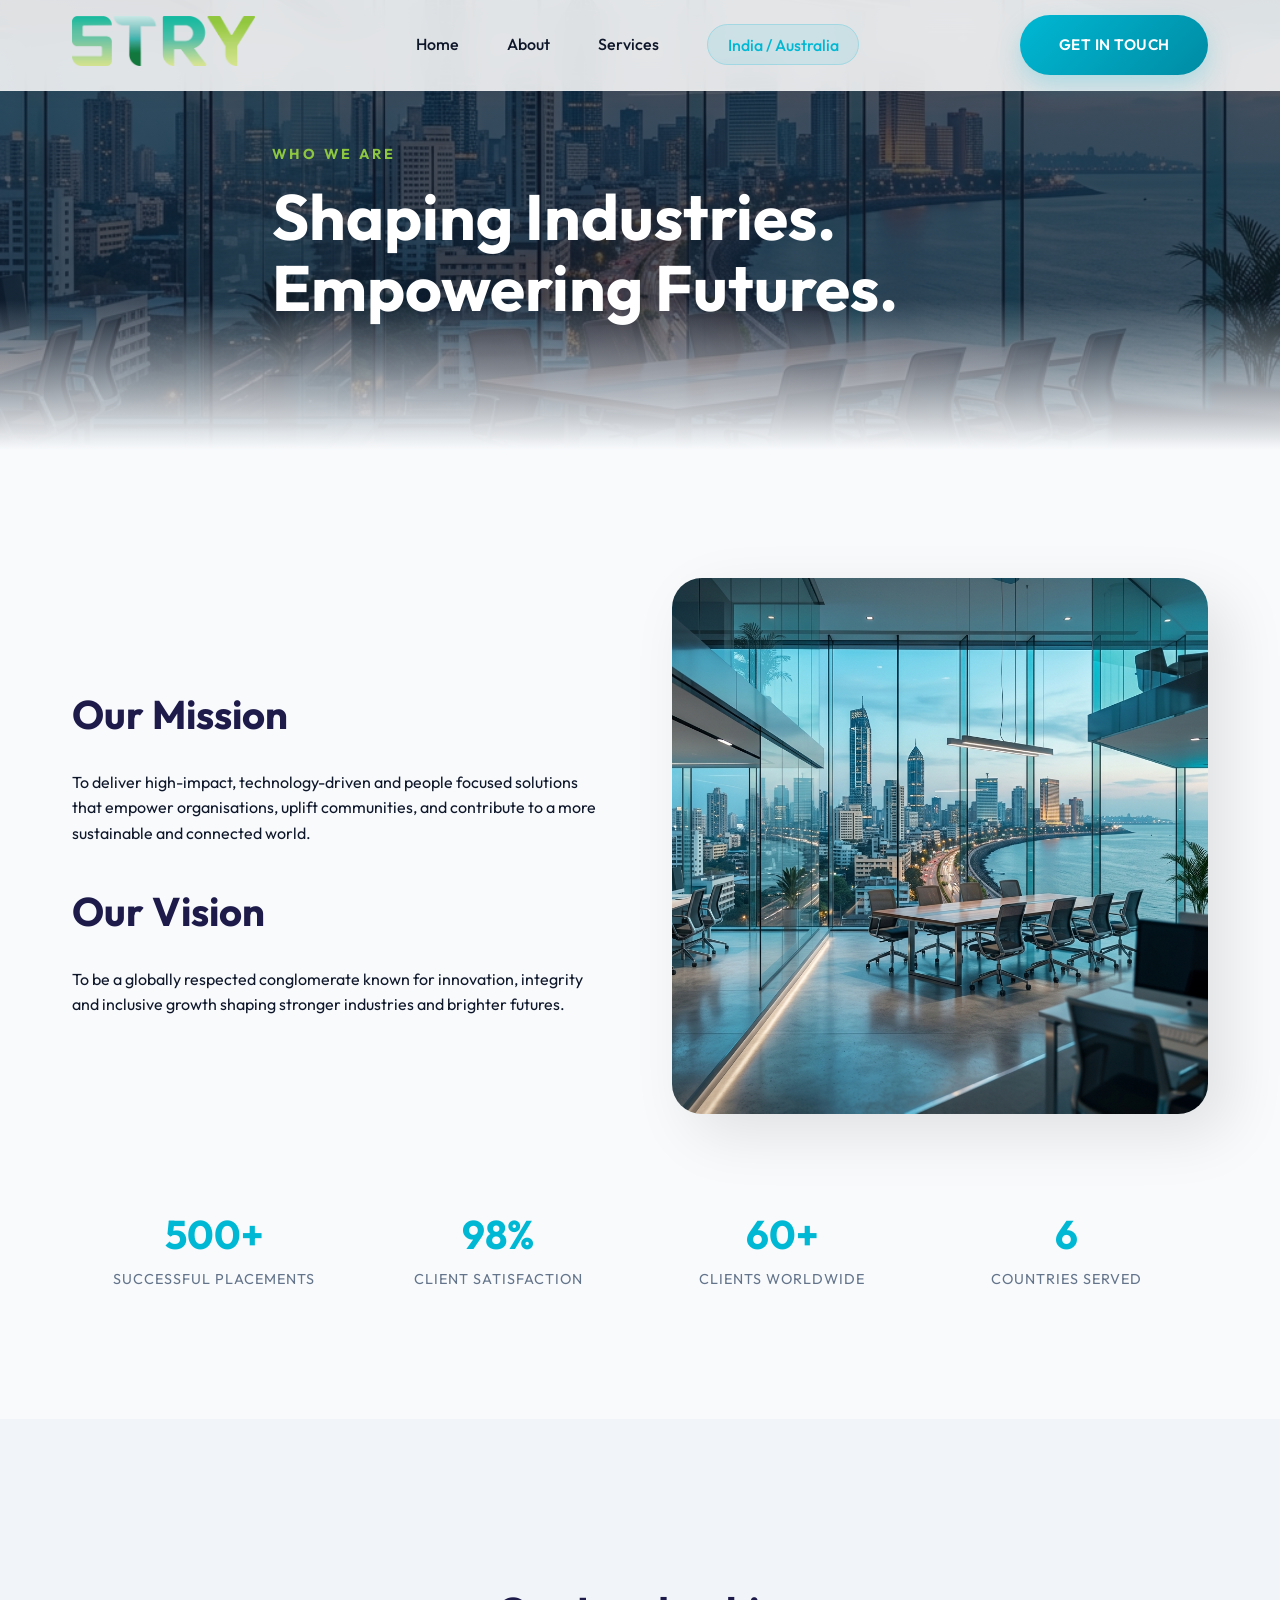
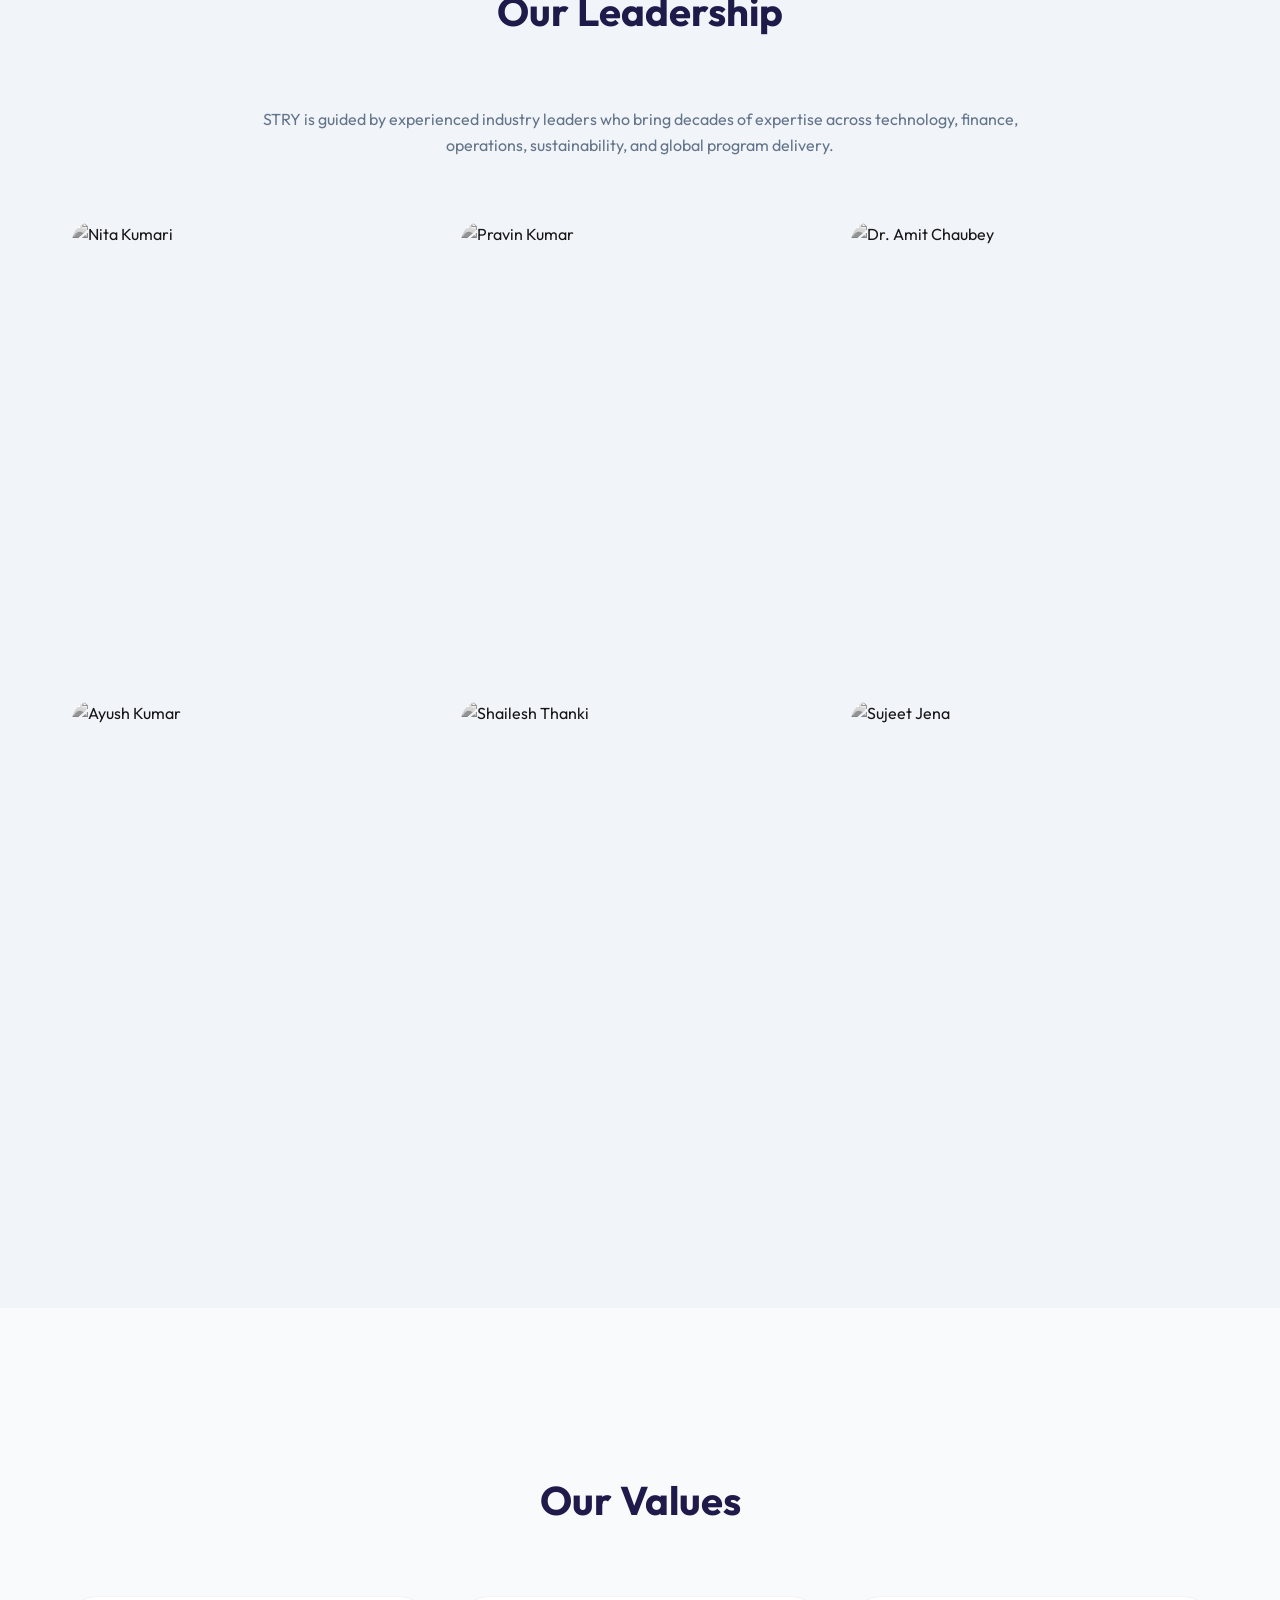
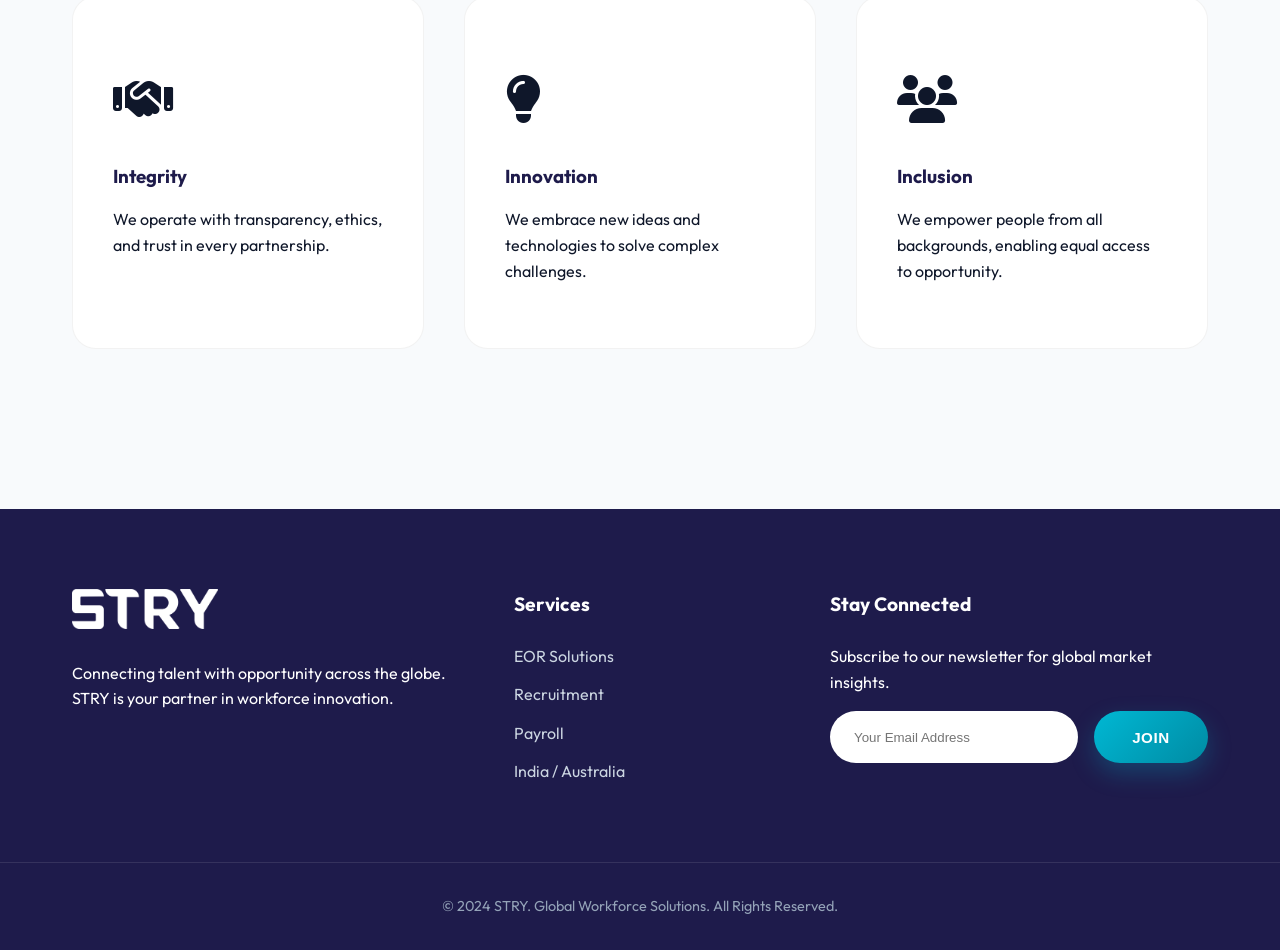
==== about.html @ 32bda9dc "Initial commit" ====
<!DOCTYPE html>
<html lang="en">
<head>
    <meta charset="UTF-8">
    <meta name="viewport" content="width=device-width, initial-scale=1.0">
    <title>About Us | STRY Global Workforce Solutions</title>
    <meta name="description" content="Learn more about STRY, our mission, values, and our experienced leadership team.">
    <link rel="stylesheet" href="style.css">
    <link rel="preconnect" href="https://fonts.googleapis.com">
    <link rel="preconnect" href="https://fonts.gstatic.com" crossorigin>
    <link href="https://fonts.googleapis.com/css2?family=Outfit:wght@300;400;500;600;700&display=swap" rel="stylesheet">
    <link rel="stylesheet" href="https://cdnjs.cloudflare.com/ajax/libs/font-awesome/6.5.1/css/all.min.css">
</head>
<body>
    <header>
        <nav class="container">
            <div class="logo">
                <a href="index.html"><img src="assets/logo.png" alt="STRY Logo"></a>
            </div>
            <ul class="nav-links">
                <li><a href="index.html">Home</a></li>
                <li><a href="about.html" class="active">About</a></li>
                <li><a href="services.html">Services</a></li>
                <li><a href="coming-soon.html" class="special-link">India / Australia</a></li>
            </ul>
            <div class="nav-cta">
                <a href="index.html#contact" class="btn btn-primary">Get in Touch</a>
            </div>
            <div class="menu-toggle" id="mobile-menu">
                <span></span>
                <span></span>
                <span></span>
            </div>
        </nav>
    </header>

    <main>
        <section class="hero small-hero">
            <div class="container hero-content">
                <h2 class="subheading reveal">WHO WE ARE</h2>
                <h1 class="reveal delay-1">Shaping Industries. Empowering Futures.</h1>
            </div>
        </section>

        <section class="about-section">
            <div class="container">
                <div class="about-grid">
                    <div class="about-text">
                        <h2 class="section-title reveal">Our Mission</h2>
                        <p class="reveal delay-1">To deliver high-impact, technology-driven and people focused solutions that empower organisations, uplift communities, and contribute to a more sustainable and connected world.</p>
                        <h2 class="section-title reveal" style="margin-top: 2rem;">Our Vision</h2>
                        <p class="reveal delay-2">To be a globally respected conglomerate known for innovation, integrity and inclusive growth shaping stronger industries and brighter futures.</p>
                    </div>
                    <div class="about-image reveal delay-3">
                        <img src="assets/hero-bg.png" alt="STRY Mission" class="rounded-img">
                    </div>
                </div>

                <div class="stats-grid reveal delay-4" style="margin-top: 5rem; text-align: center;">
                    <div class="stat-item">
                        <span class="number">500+</span>
                        <span class="label">Successful Placements</span>
                    </div>
                    <div class="stat-item">
                        <span class="number">98%</span>
                        <span class="label">Client Satisfaction</span>
                    </div>
                    <div class="stat-item">
                        <span class="number">60+</span>
                        <span class="label">Clients Worldwide</span>
                    </div>
                    <div class="stat-item">
                        <span class="number">6</span>
                        <span class="label">Countries Served</span>
                    </div>
                </div>
            </div>
        </section>

        <section id="leadership" class="services-section reveal">
            <div class="container">
                <h2 class="section-title centered">Our Leadership</h2>
                <p class="centered" style="max-width: 800px; margin: 0 auto 4rem; text-align: center; color: var(--text-muted);">STRY is guided by experienced industry leaders who bring decades of expertise across technology, finance, operations, sustainability, and global program delivery.</p>
                
                <div class="leadership-grid">
                    <div class="leader-card reveal delay-1">
                        <img src="https://images.unsplash.com/photo-1573496359142-b8d87734a5a2?q=80&w=600&h=750&auto=format&fit=crop" alt="Nita Kumari">
                        <div class="leader-info">
                            <h4>Nita Kumari</h4>
                            <p>Founder</p>
                        </div>
                    </div>
                    <div class="leader-card reveal delay-2">
                        <img src="https://images.unsplash.com/photo-1507003211169-0a1dd7228f2d?q=80&w=600&h=750&auto=format&fit=crop" alt="Pravin Kumar">
                        <div class="leader-info">
                            <h4>Pravin Kumar</h4>
                            <p>Chairperson & Managing Director</p>
                            <p style="font-size: 0.8rem; margin-top: 0.5rem;">Visionary Leader - Leads our 400 Million AUD Group in 6 countries</p>
                        </div>
                    </div>
                    <div class="leader-card reveal delay-3">
                        <img src="https://images.unsplash.com/photo-1500648767791-00dcc994a43e?q=80&w=600&h=750&auto=format&fit=crop" alt="Dr. Amit Chaubey">
                        <div class="leader-info">
                            <h4>Dr. Amit Chaubey</h4>
                            <p>Managing Partner</p>
                        </div>
                    </div>
                    <div class="leader-card reveal delay-4">
                        <img src="https://images.unsplash.com/photo-1519085360753-af0119f7cbe7?q=80&w=600&h=750&auto=format&fit=crop" alt="Ayush Kumar">
                        <div class="leader-info">
                            <h4>Ayush Kumar</h4>
                            <p>Chief Executive Officer</p>
                        </div>
                    </div>
                    <div class="leader-card reveal delay-5">
                        <img src="https://images.unsplash.com/photo-1472099645785-5658abf4ff4e?q=80&w=600&h=750&auto=format&fit=crop" alt="Shailesh Thanki">
                        <div class="leader-info">
                            <h4>Shailesh Thanki</h4>
                            <p>Chief Operating Officer</p>
                            <p style="font-size: 0.8rem; margin-top: 0.5rem;">Ex CPO Axis Bank and Capgemini Asia</p>
                        </div>
                    </div>
                    <div class="leader-card reveal delay-1">
                        <img src="https://images.unsplash.com/photo-1556157382-97eda2d62296?q=80&w=600&h=750&auto=format&fit=crop" alt="Sujeet Jena">
                        <div class="leader-info">
                            <h4>Sujeet Jena</h4>
                            <p>Chief Financial Officer</p>
                            <p style="font-size: 0.8rem; margin-top: 0.5rem;">Formerly CFO For UNSW before joining us.</p>
                        </div>
                    </div>
                </div>
            </div>
        </section>

        <section id="values" class="services-section reveal" style="background: var(--bg-light);">
            <div class="container">
                <h2 class="section-title centered">Our Values</h2>
                <div class="services-grid">
                    <div class="service-card reveal delay-1">
                        <div class="service-icon"><i class="fa-solid fa-handshake"></i></div>
                        <h3>Integrity</h3>
                        <p>We operate with transparency, ethics, and trust in every partnership.</p>
                    </div>
                    <div class="service-card reveal delay-2">
                        <div class="service-icon"><i class="fa-solid fa-lightbulb"></i></div>
                        <h3>Innovation</h3>
                        <p>We embrace new ideas and technologies to solve complex challenges.</p>
                    </div>
                    <div class="service-card reveal delay-3">
                        <div class="service-icon"><i class="fa-solid fa-users"></i></div>
                        <h3>Inclusion</h3>
                        <p>We empower people from all backgrounds, enabling equal access to opportunity.</p>
                    </div>
                </div>
            </div>
        </section>
    </main>

    <footer>
        <div class="container footer-grid">
            <div class="footer-info">
                <img src="assets/logo.png" alt="STRY Logo" class="footer-logo">
                <p>Connecting talent with opportunity across the globe. STRY is your partner in workforce innovation.</p>
            </div>
            <div class="footer-links">
                <h4>Services</h4>
                <ul>
                    <li><a href="services.html">EOR Solutions</a></li>
                    <li><a href="services.html">Recruitment</a></li>
                    <li><a href="services.html">Payroll</a></li>
                    <li><a href="coming-soon.html">India / Australia</a></li>
                </ul>
            </div>
            <div class="footer-contact">
                <h4>Stay Connected</h4>
                <p>Subscribe to our newsletter for global market insights.</p>
                <form class="newsletter-form">
                    <input type="email" placeholder="Your Email Address">
                    <button type="submit" class="btn btn-primary">Join</button>
                </form>
            </div>
        </div>
        <div class="footer-bottom">
            <p>&copy; 2024 STRY. Global Workforce Solutions. All Rights Reserved.</p>
        </div>
    </footer>

    <script src="script.js"></script>
</body>
</html>
---- style.css ----
:root {
    --primary: #00B8D4;
    --primary-dark: #008ba3;
    --secondary: #8DC63F;
    --accent: #FF5722;
    --bg-light: #f8fafc;
    --text-dark: #0f172a;
    --text-muted: #64748b;
    --white: #ffffff;
    --dark-navy: #1e1b4b;
    --glass: rgba(255, 255, 255, 0.85);
    --transition: all 0.4s cubic-bezier(0.4, 0, 0.2, 1);
    --shadow: 0 10px 30px -10px rgba(0, 0, 0, 0.1);
}

* {
    margin: 0;
    padding: 0;
    box-sizing: border-box;
}

body {
    font-family: 'Outfit', sans-serif;
    background-color: var(--bg-light);
    color: var(--text-dark);
    line-height: 1.6;
    overflow-x: hidden;
}

.container {
    max-width: 1200px;
    margin: 0 auto;
    padding: 0 2rem;
}

/* Header & Nav */
header {
    background: var(--glass);
    backdrop-filter: blur(15px);
    -webkit-backdrop-filter: blur(15px);
    position: fixed;
    top: 0;
    width: 100%;
    z-index: 1000;
    box-shadow: 0 2px 20px rgba(0, 0, 0, 0.05);
    border-bottom: 1px solid rgba(255, 255, 255, 0.1);
}

nav {
    display: flex;
    justify-content: space-between;
    align-items: center;
    height: 90px;
}

.logo img {
    height: 50px;
    transition: var(--transition);
}

.nav-links {
    display: flex;
    list-style: none;
    gap: 3rem;
}

.nav-links a {
    text-decoration: none;
    color: var(--text-dark);
    font-weight: 500;
    font-size: 1rem;
    transition: var(--transition);
    position: relative;
}

.nav-links a:hover {
    color: var(--primary);
}

.nav-links a.special-link {
    color: var(--primary);
    background: rgba(0, 184, 212, 0.1);
    padding: 0.6rem 1.2rem;
    border-radius: 50px;
    border: 1px solid rgba(0, 184, 212, 0.2);
}

.nav-links a.special-link:hover {
    background: var(--primary);
    color: var(--white);
    transform: translateY(-2px);
}

.btn {
    padding: 1.1rem 2.4rem;
    border-radius: 50px;
    text-decoration: none;
    font-weight: 600;
    transition: var(--transition);
    display: inline-block;
    cursor: pointer;
    border: none;
    font-size: 0.95rem;
    letter-spacing: 0.5px;
    text-transform: uppercase;
}

.btn-primary {
    background: linear-gradient(135deg, var(--primary), var(--primary-dark));
    color: var(--white);
    box-shadow: 0 10px 25px rgba(0, 184, 212, 0.25);
}

.btn-primary:hover {
    transform: translateY(-4px);
    box-shadow: 0 15px 35px rgba(0, 184, 212, 0.35);
}

.btn-secondary {
    background: transparent;
    color: var(--white);
    border: 2px solid rgba(255, 255, 255, 0.8);
}

.btn-secondary:hover {
    background: var(--white);
    color: var(--primary);
    transform: translateY(-4px);
}

/* Hero Section */
.hero {
    min-height: 100vh;
    background: linear-gradient(rgba(15, 23, 42, 0.7), rgba(15, 23, 42, 0.7)), url('assets/hero-bg.png');
    background-size: cover;
    background-position: center;
    display: flex;
    align-items: center;
    color: var(--white);
    position: relative;
    padding: 120px 0 80px;
}

.hero.small-hero {
    min-height: 50vh;
}

.hero::after {
    content: '';
    position: absolute;
    bottom: 0;
    left: 0;
    right: 0;
    height: 150px;
    background: linear-gradient(to top, var(--bg-light), transparent);
}

.hero-content {
    max-width: 800px;
}

.subheading {
    color: var(--secondary);
    letter-spacing: 3px;
    font-size: 0.9rem;
    margin-bottom: 1rem;
}

.hero h1 {
    font-size: 4rem;
    line-height: 1.1;
    margin-bottom: 1.5rem;
    font-weight: 700;
}

.hero p {
    font-size: 1.2rem;
    margin-bottom: 2rem;
    opacity: 0.9;
}

.hero-btns {
    display: flex;
    gap: 1.5rem;
}

/* Stats Section */
.stats-section {
    background: var(--white);
    padding: 4rem 0;
    margin-top: -80px;
    position: relative;
    z-index: 10;
    border-radius: 24px;
    box-shadow: 0 20px 50px rgba(0, 0, 0, 0.1);
    width: 90%;
    margin-left: auto;
    margin-right: auto;
    border: 1px solid rgba(0,0,0,0.05);
}

.stats-grid {
    display: grid;
    grid-template-columns: repeat(4, 1fr);
    text-align: center;
}

.stat-item .number {
    display: block;
    font-size: 2.5rem;
    font-weight: 700;
    color: var(--primary);
}

.stat-item .label {
    color: var(--text-muted);
    font-size: 0.9rem;
    text-transform: uppercase;
    letter-spacing: 1px;
}

/* About Section */
.about-section {
    padding: 8rem 0;
}

.about-grid {
    display: grid;
    grid-template-columns: 1fr 1fr;
    gap: 4rem;
    align-items: center;
}

.section-title {
    font-size: 2.5rem;
    margin-bottom: 1.5rem;
    color: var(--dark-navy);
}

.section-title.centered {
    text-align: center;
    margin-bottom: 4rem;
}

.features-list {
    list-style: none;
    margin-top: 2rem;
}

.features-list li {
    margin-bottom: 1rem;
    padding-left: 2rem;
    position: relative;
}

.features-list li::before {
    content: '✓';
    position: absolute;
    left: 0;
    color: var(--secondary);
    font-weight: bold;
}

.rounded-img {
    width: 100%;
    border-radius: 30px;
    box-shadow: 20px 20px 60px rgba(0, 0, 0, 0.1);
}

/* Services Section */
.services-section {
    background-color: #f1f5f9;
    padding: 10rem 0;
}

.services-grid {
    display: grid;
    grid-template-columns: repeat(3, 1fr);
    gap: 2.5rem;
}

.service-card {
    background: var(--white);
    padding: 4rem 2.5rem;
    border-radius: 24px;
    transition: var(--transition);
    border: 1px solid rgba(0,0,0,0.05);
    position: relative;
    overflow: hidden;
}

.service-card::before {
    content: '';
    position: absolute;
    top: 0;
    left: 0;
    width: 100%;
    height: 4px;
    background: var(--primary);
    transform: scaleX(0);
    transition: var(--transition);
}

.service-card:hover::before {
    transform: scaleX(1);
}

.service-card:hover {
    transform: translateY(-15px) scale(1.02);
    box-shadow: 0 30px 60px rgba(0, 0, 0, 0.12);
}

.service-icon {
    font-size: 3rem;
    margin-bottom: 1.5rem;
}

.service-card h3 {
    margin-bottom: 1rem;
    color: var(--dark-navy);
}

/* Footer */
footer {
    background: var(--dark-navy);
    color: var(--white);
    padding: 5rem 0 2rem;
}

.footer-grid {
    display: grid;
    grid-template-columns: 1.5fr 1fr 1.5fr;
    gap: 4rem;
    margin-bottom: 4rem;
}

.footer-logo {
    height: 40px;
    margin-bottom: 1.5rem;
    filter: brightness(0) invert(1);
}

.footer-links h4, .footer-contact h4 {
    margin-bottom: 1.5rem;
    font-size: 1.2rem;
}

.footer-links ul {
    list-style: none;
}

.footer-links li {
    margin-bottom: 0.8rem;
}

.footer-links a {
    color: #cbd5e1;
    text-decoration: none;
    transition: var(--transition);
}

.footer-links a:hover {
    color: var(--secondary);
}

.newsletter-form {
    display: flex;
    gap: 1rem;
    margin-top: 1rem;
}

.newsletter-form input {
    padding: 0.8rem 1.5rem;
    border-radius: 50px;
    border: none;
    flex: 1;
}

.footer-bottom {
    text-align: center;
    padding-top: 2rem;
    border-top: 1px solid rgba(255, 255, 255, 0.1);
    color: #94a3b8;
    font-size: 0.9rem;
}

/* Mobile Menu */
.menu-toggle {
    display: none;
    flex-direction: column;
    gap: 6px;
    cursor: pointer;
}

.menu-toggle span {
    width: 30px;
    height: 3px;
    background: var(--text-dark);
    border-radius: 10px;
}

@media (max-width: 992px) {
    .nav-links {
        position: fixed;
        top: 90px;
        left: -100%;
        width: 100%;
        height: calc(100vh - 90px);
        background: var(--white);
        flex-direction: column;
        align-items: center;
        padding-top: 4rem;
        transition: var(--transition);
        z-index: 999;
    }
    
    .nav-links.active {
        left: 0;
    }

    .nav-cta {
        display: none;
    }
    
    .menu-toggle {
        display: flex;
    }
    
    .hero h1 {
        font-size: 3rem;
    }
    
    .about-grid, .footer-grid {
        grid-template-columns: 1fr;
    }
    
    .services-grid {
        grid-template-columns: 1fr 1fr;
    }
    
    .stats-grid {
        grid-template-columns: 1fr 1fr;
        gap: 2rem;
    }
}

/* Animations */
@keyframes fadeInUp {
    from {
        opacity: 0;
        transform: translateY(30px);
    }
    to {
        opacity: 1;
        transform: translateY(0);
    }
}

@keyframes fadeIn {
    from { opacity: 0; }
    to { opacity: 1; }
}

.reveal {
    opacity: 0;
    transform: translateY(30px);
    transition: all 0.8s cubic-bezier(0.4, 0, 0.2, 1);
}

.reveal.active {
    opacity: 1;
    transform: translateY(0);
}

/* Delay classes for staggered reveals */
.delay-1 { transition-delay: 0.2s; }
.delay-2 { transition-delay: 0.4s; }
.delay-3 { transition-delay: 0.6s; }
.delay-4 { transition-delay: 0.8s; }
.delay-5 { transition-delay: 1s; }

/* Leadership Grid */
.leadership-grid {
    display: grid;
    grid-template-columns: repeat(3, 1fr);
    gap: 2rem;
    margin-top: 4rem;
}

.leader-card {
    position: relative;
    border-radius: 20px;
    overflow: hidden;
    aspect-ratio: 4/5;
    background: #f1f5f9;
}

.leader-card img {
    width: 100%;
    height: 100%;
    object-fit: cover;
    filter: grayscale(100%);
    transition: var(--transition);
}

.leader-info {
    position: absolute;
    bottom: 0;
    left: 0;
    right: 0;
    padding: 2.5rem 1.5rem;
    background: linear-gradient(to top, rgba(0, 0, 0, 0.9), transparent);
    color: white;
    transform: translateY(100%);
    transition: var(--transition);
    opacity: 0;
}

.leader-card:hover img {
    filter: grayscale(0%);
    transform: scale(1.05);
}

.leader-card:hover .leader-info {
    transform: translateY(0);
    opacity: 1;
}

.leader-info h4 {
    font-size: 1.5rem;
    margin-bottom: 0.3rem;
}

.leader-info p {
    font-size: 0.9rem;
    opacity: 0.8;
}

/* Client Carousel */
.client-network {
    padding: 8rem 0;
    background: #fff;
    overflow: hidden;
}

.carousel-container {
    display: flex;
    gap: 4rem;
    width: max-content;
    animation: scroll 40s linear infinite;
}

.carousel-container:hover {
    animation-play-state: paused;
}

@keyframes scroll {
    0% { transform: translateX(0); }
    100% { transform: translateX(-50%); }
}

.client-logo {
    height: 60px;
    opacity: 0.6;
    transition: var(--transition);
    filter: grayscale(100%);
}

.client-logo:hover {
    opacity: 1;
    filter: grayscale(0%);
}
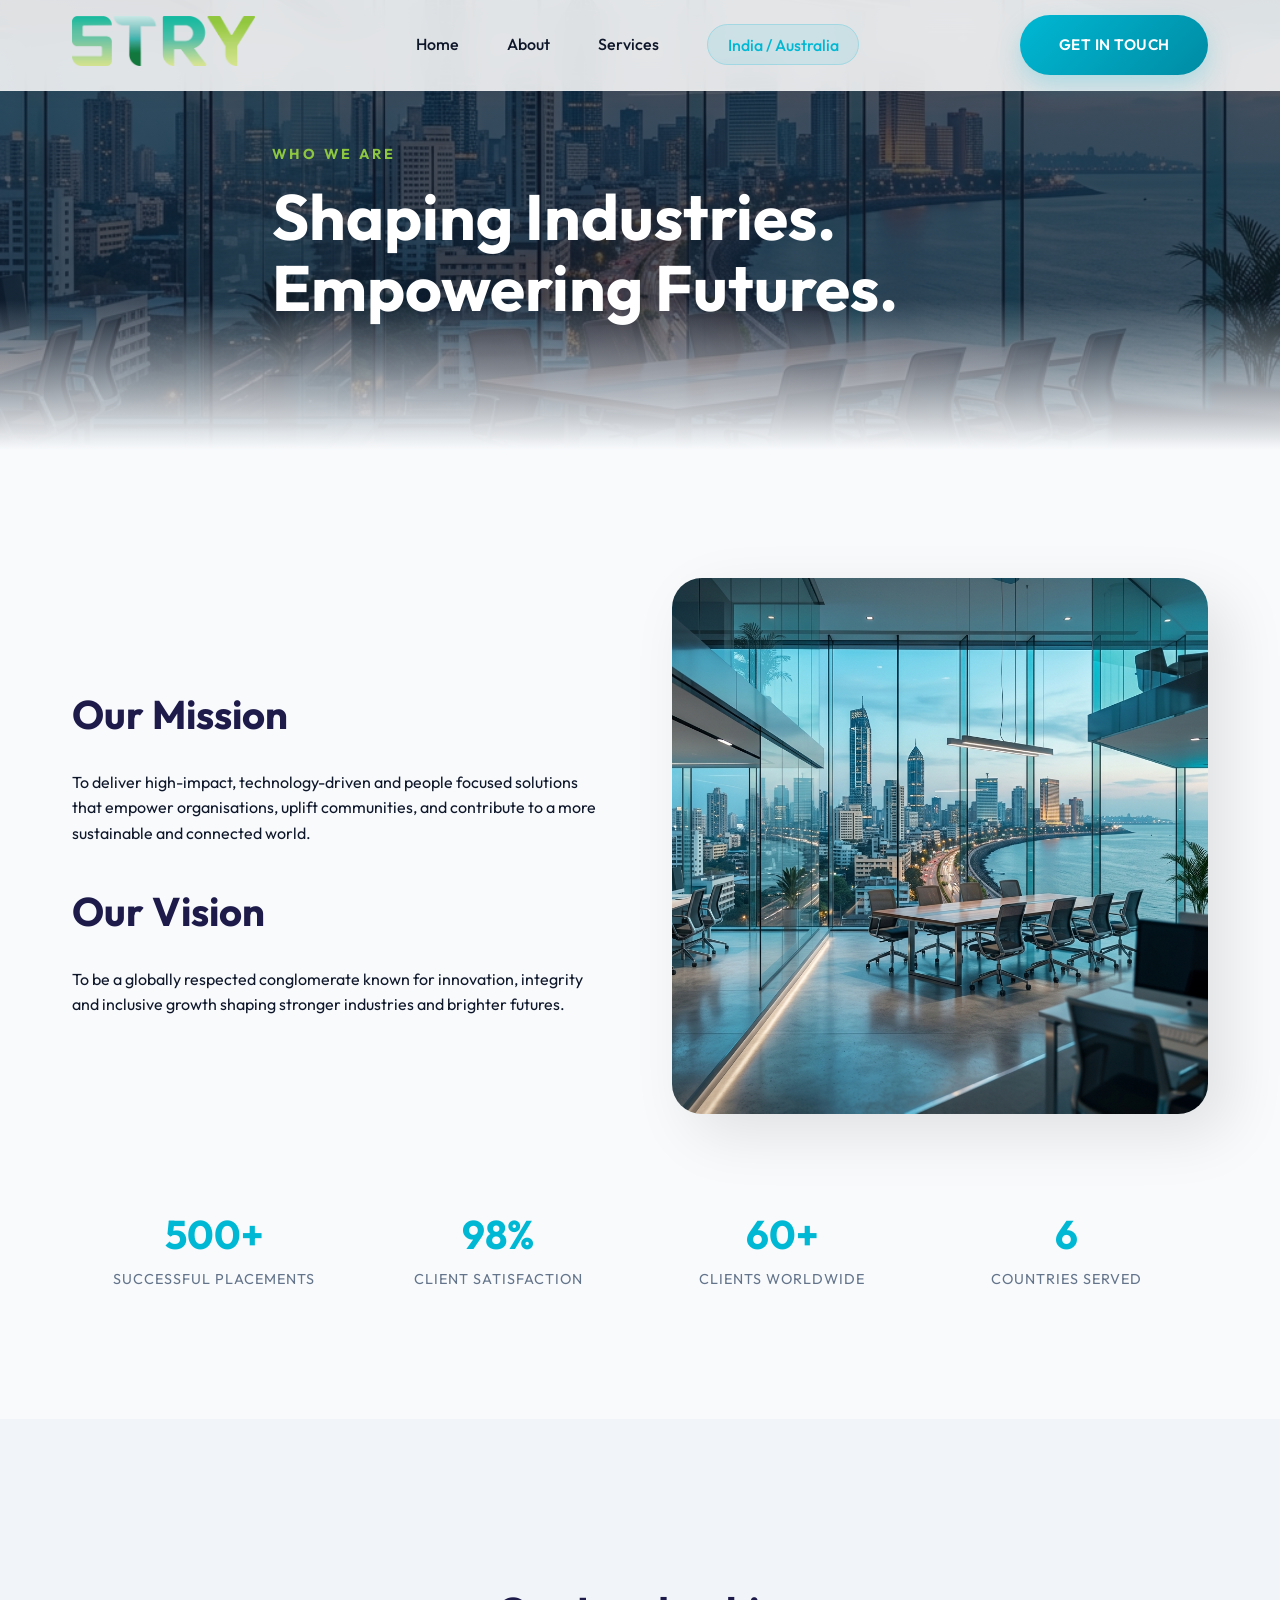
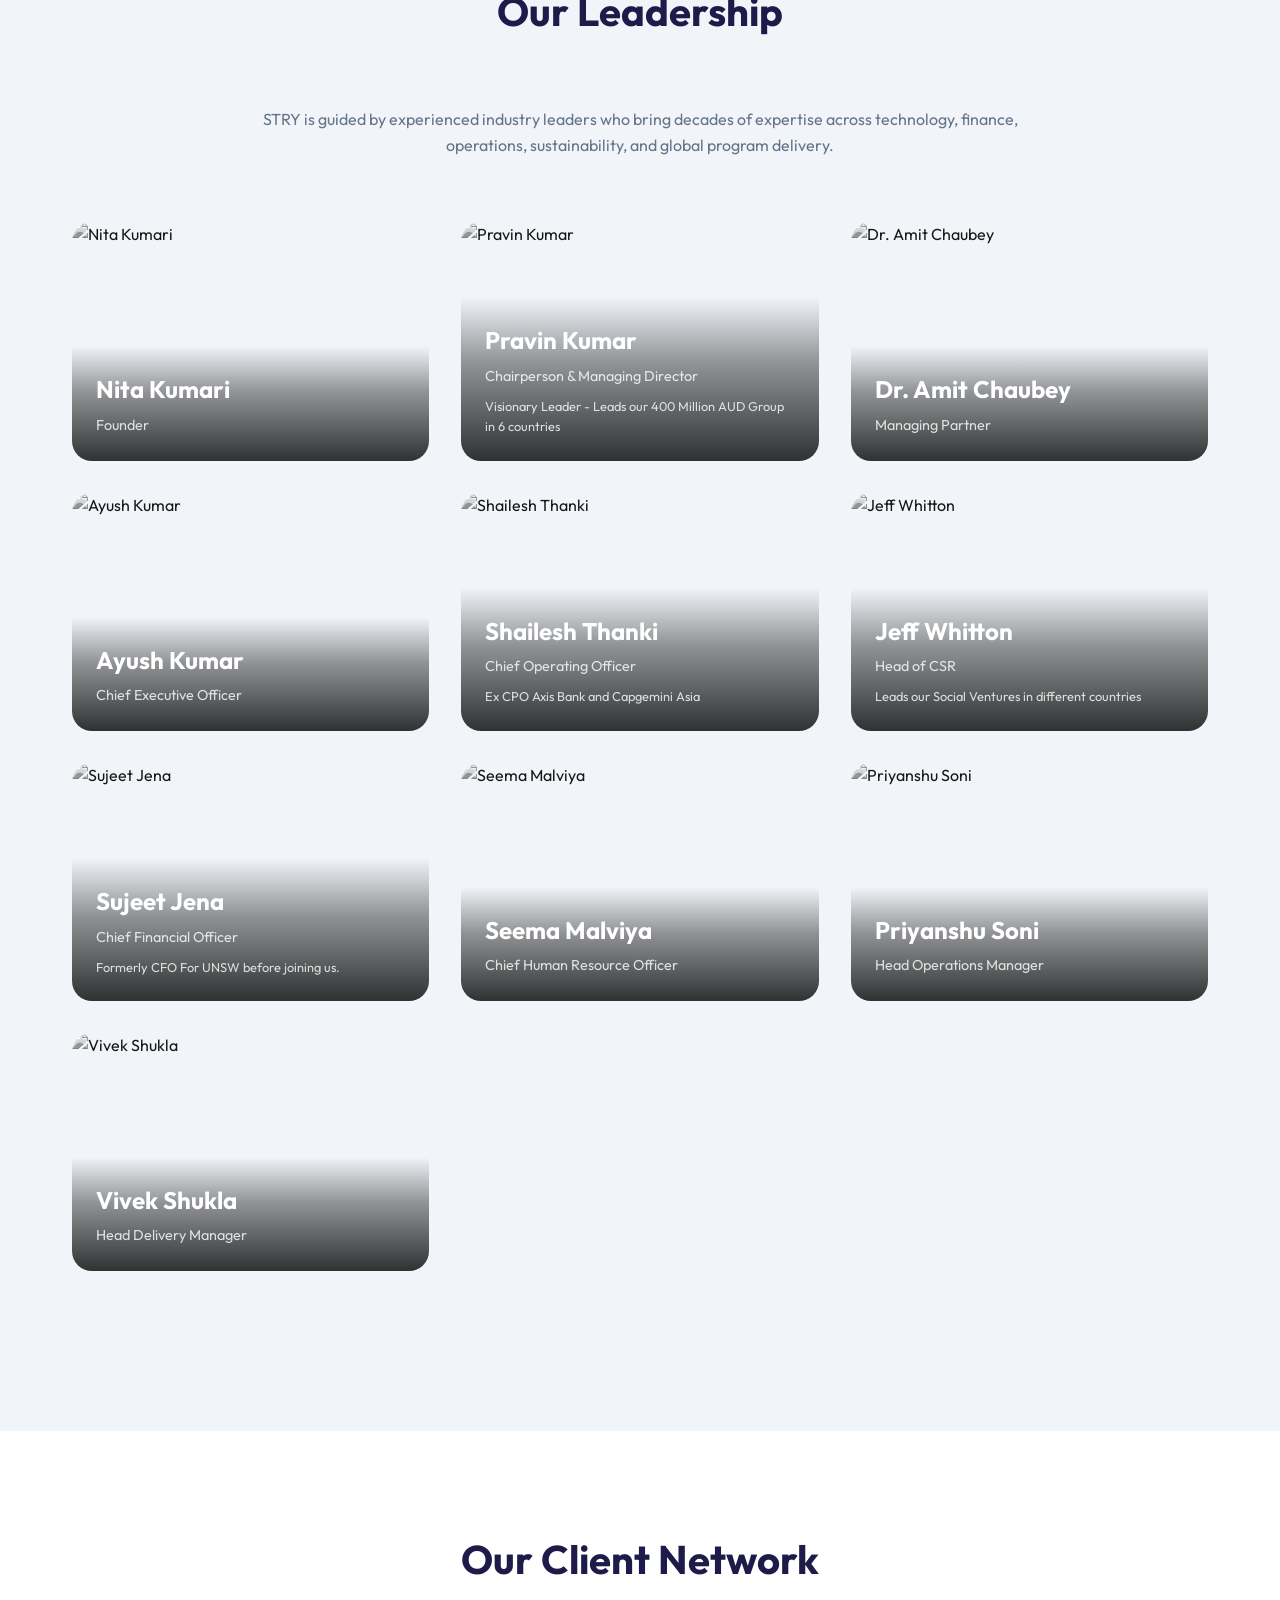
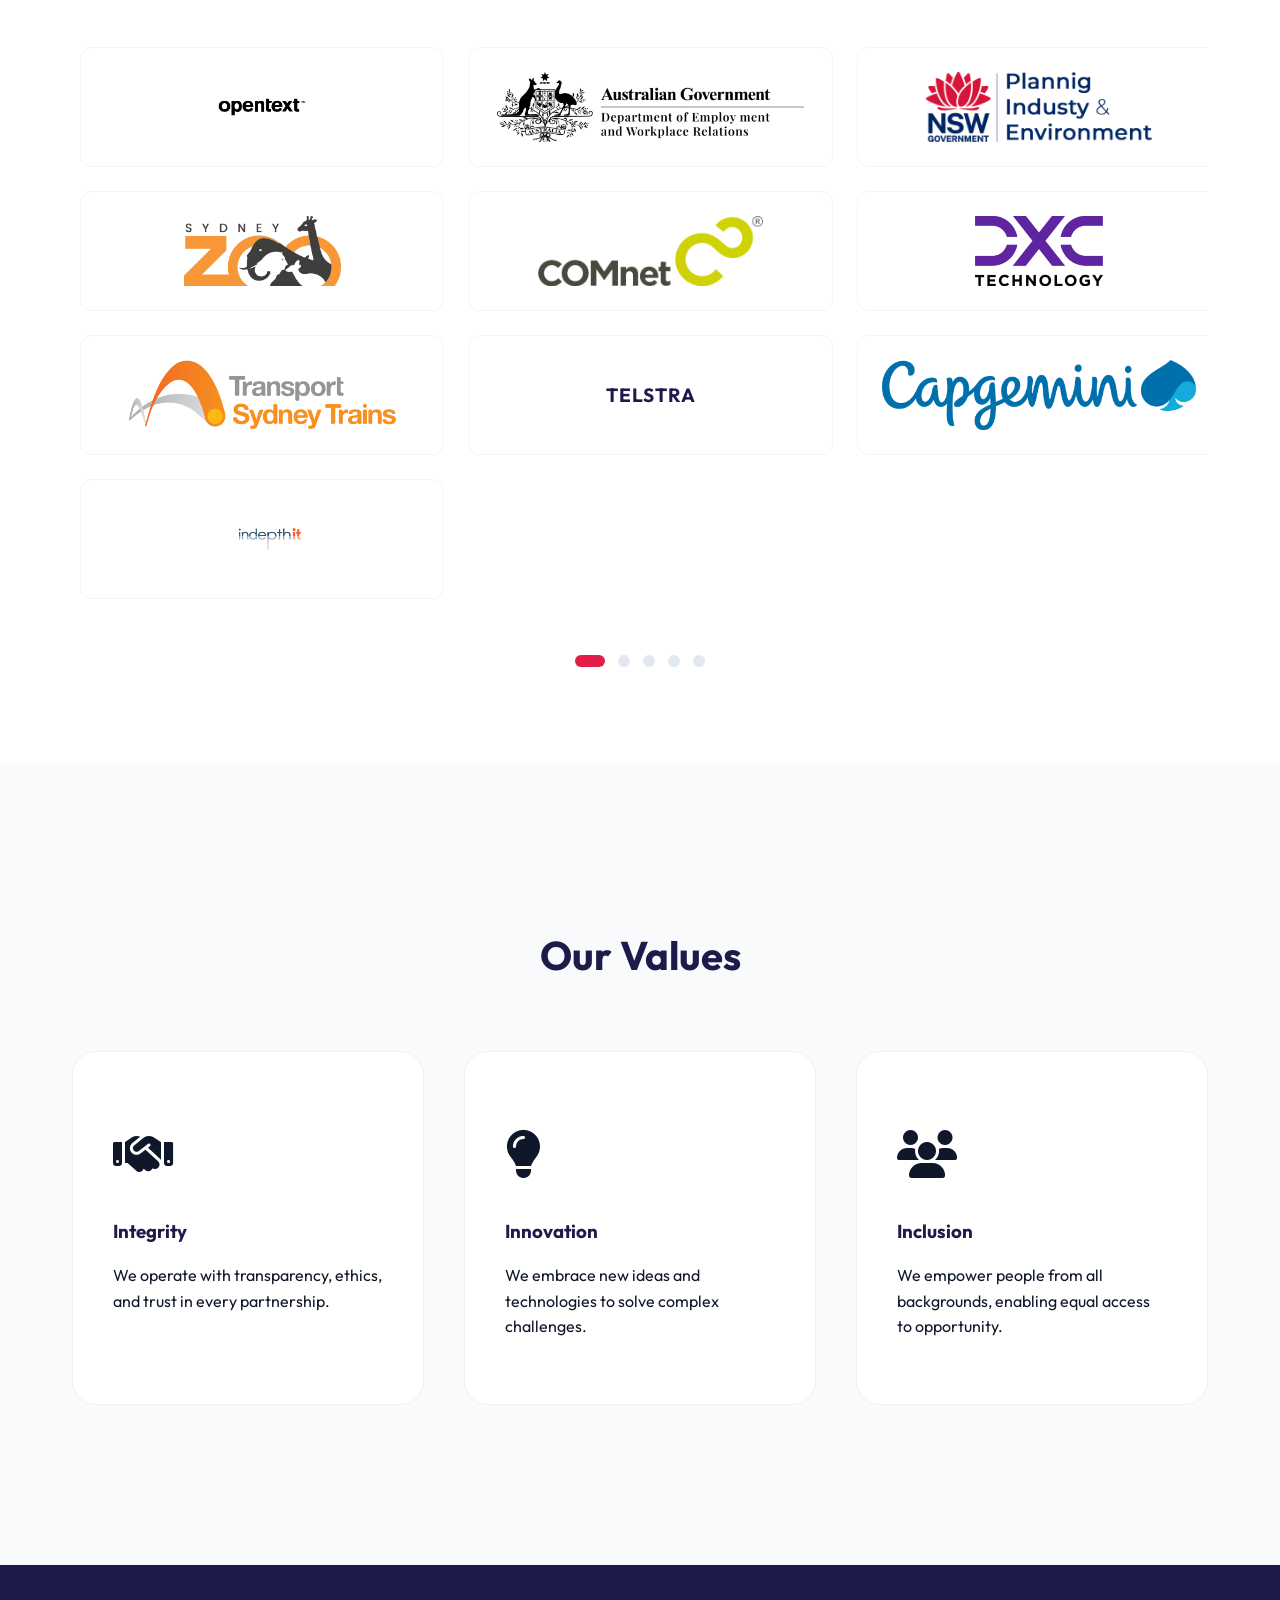
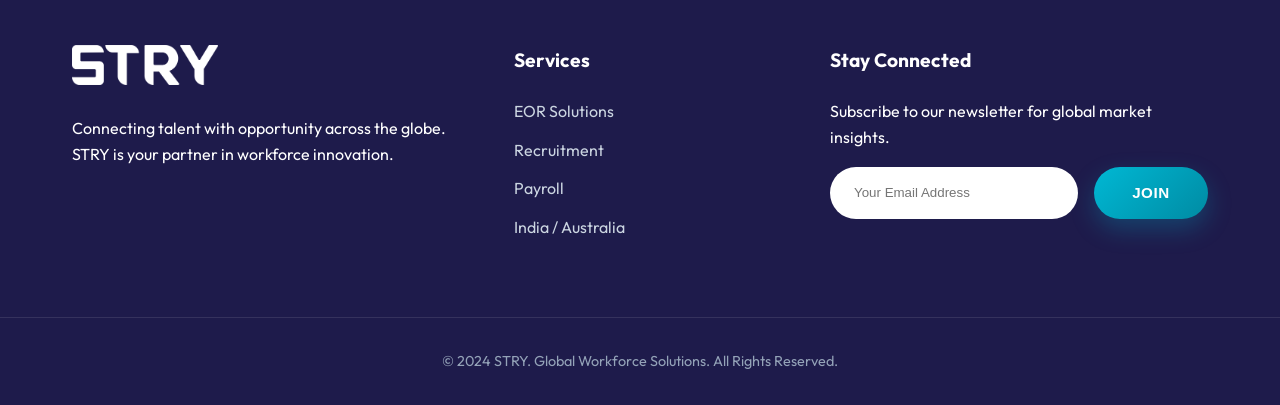
==== commit 76076812: "Updated UI and added assets" ====
--- a/about.html
+++ b/about.html
@@ -1,5 +1,6 @@
 <!DOCTYPE html>
 <html lang="en">
+
 <head>
     <meta charset="UTF-8">
     <meta name="viewport" content="width=device-width, initial-scale=1.0">
@@ -11,6 +12,7 @@
     <link href="https://fonts.googleapis.com/css2?family=Outfit:wght@300;400;500;600;700&display=swap" rel="stylesheet">
     <link rel="stylesheet" href="https://cdnjs.cloudflare.com/ajax/libs/font-awesome/6.5.1/css/all.min.css">
 </head>
+
 <body>
     <header>
         <nav class="container">
@@ -47,9 +49,12 @@
                 <div class="about-grid">
                     <div class="about-text">
                         <h2 class="section-title reveal">Our Mission</h2>
-                        <p class="reveal delay-1">To deliver high-impact, technology-driven and people focused solutions that empower organisations, uplift communities, and contribute to a more sustainable and connected world.</p>
+                        <p class="reveal delay-1">To deliver high-impact, technology-driven and people focused solutions
+                            that empower organisations, uplift communities, and contribute to a more sustainable and
+                            connected world.</p>
                         <h2 class="section-title reveal" style="margin-top: 2rem;">Our Vision</h2>
-                        <p class="reveal delay-2">To be a globally respected conglomerate known for innovation, integrity and inclusive growth shaping stronger industries and brighter futures.</p>
+                        <p class="reveal delay-2">To be a globally respected conglomerate known for innovation,
+                            integrity and inclusive growth shaping stronger industries and brighter futures.</p>
                     </div>
                     <div class="about-image reveal delay-3">
                         <img src="assets/hero-bg.png" alt="STRY Mission" class="rounded-img">
@@ -80,40 +85,45 @@
         <section id="leadership" class="services-section reveal">
             <div class="container">
                 <h2 class="section-title centered">Our Leadership</h2>
-                <p class="centered" style="max-width: 800px; margin: 0 auto 4rem; text-align: center; color: var(--text-muted);">STRY is guided by experienced industry leaders who bring decades of expertise across technology, finance, operations, sustainability, and global program delivery.</p>
-                
+                <p class="centered"
+                    style="max-width: 800px; margin: 0 auto 4rem; text-align: center; color: var(--text-muted);">STRY is
+                    guided by experienced industry leaders who bring decades of expertise across technology, finance,
+                    operations, sustainability, and global program delivery.</p>
+
                 <div class="leadership-grid">
                     <div class="leader-card reveal delay-1">
-                        <img src="https://images.unsplash.com/photo-1573496359142-b8d87734a5a2?q=80&w=600&h=750&auto=format&fit=crop" alt="Nita Kumari">
+                        <img src="https://niadgroup.com/wp-content/uploads/2025/12/nita-kumari.jpg" alt="Nita Kumari">
                         <div class="leader-info">
                             <h4>Nita Kumari</h4>
                             <p>Founder</p>
                         </div>
                     </div>
                     <div class="leader-card reveal delay-2">
-                        <img src="https://images.unsplash.com/photo-1507003211169-0a1dd7228f2d?q=80&w=600&h=750&auto=format&fit=crop" alt="Pravin Kumar">
+                        <img src="https://niadgroup.com/wp-content/uploads/2025/11/pravin-n.png" alt="Pravin Kumar">
                         <div class="leader-info">
                             <h4>Pravin Kumar</h4>
                             <p>Chairperson & Managing Director</p>
-                            <p style="font-size: 0.8rem; margin-top: 0.5rem;">Visionary Leader - Leads our 400 Million AUD Group in 6 countries</p>
+                            <p style="font-size: 0.8rem; margin-top: 0.5rem;">Visionary Leader - Leads our 400 Million
+                                AUD Group in 6 countries</p>
                         </div>
                     </div>
                     <div class="leader-card reveal delay-3">
-                        <img src="https://images.unsplash.com/photo-1500648767791-00dcc994a43e?q=80&w=600&h=750&auto=format&fit=crop" alt="Dr. Amit Chaubey">
+                        <img src="https://niadgroup.com/wp-content/uploads/2025/12/amit.jpg" alt="Dr. Amit Chaubey">
                         <div class="leader-info">
                             <h4>Dr. Amit Chaubey</h4>
                             <p>Managing Partner</p>
                         </div>
                     </div>
                     <div class="leader-card reveal delay-4">
-                        <img src="https://images.unsplash.com/photo-1519085360753-af0119f7cbe7?q=80&w=600&h=750&auto=format&fit=crop" alt="Ayush Kumar">
+                        <img src="https://niadgroup.com/wp-content/uploads/2025/11/Ayush-k.png" alt="Ayush Kumar">
                         <div class="leader-info">
                             <h4>Ayush Kumar</h4>
                             <p>Chief Executive Officer</p>
                         </div>
                     </div>
                     <div class="leader-card reveal delay-5">
-                        <img src="https://images.unsplash.com/photo-1472099645785-5658abf4ff4e?q=80&w=600&h=750&auto=format&fit=crop" alt="Shailesh Thanki">
+                        <img src="https://niadgroup.com/wp-content/uploads/2025/11/Layer-519-1.png"
+                            alt="Shailesh Thanki">
                         <div class="leader-info">
                             <h4>Shailesh Thanki</h4>
                             <p>Chief Operating Officer</p>
@@ -121,13 +131,743 @@
                         </div>
                     </div>
                     <div class="leader-card reveal delay-1">
-                        <img src="https://images.unsplash.com/photo-1556157382-97eda2d62296?q=80&w=600&h=750&auto=format&fit=crop" alt="Sujeet Jena">
+                        <img src="https://niadgroup.com/wp-content/uploads/2025/11/Layer-521.png" alt="Jeff Whitton">
+                        <div class="leader-info">
+                            <h4>Jeff Whitton</h4>
+                            <p>Head of CSR</p>
+                            <p style="font-size: 0.8rem; margin-top: 0.5rem;">Leads our Social Ventures in different
+                                countries</p>
+                        </div>
+                    </div>
+                    <div class="leader-card reveal delay-2">
+                        <img src="https://niadgroup.com/wp-content/uploads/2025/11/Layer-521-2.png" alt="Sujeet Jena">
                         <div class="leader-info">
                             <h4>Sujeet Jena</h4>
                             <p>Chief Financial Officer</p>
-                            <p style="font-size: 0.8rem; margin-top: 0.5rem;">Formerly CFO For UNSW before joining us.</p>
-                        </div>
-                    </div>
+                            <p style="font-size: 0.8rem; margin-top: 0.5rem;">Formerly CFO For UNSW before joining us.
+                            </p>
+                        </div>
+                    </div>
+                    <div class="leader-card reveal delay-3">
+                        <img src="https://niadgroup.com/wp-content/uploads/2025/12/seema.jpg" alt="Seema Malviya">
+                        <div class="leader-info">
+                            <h4>Seema Malviya</h4>
+                            <p>Chief Human Resource Officer</p>
+                        </div>
+                    </div>
+                    <div class="leader-card reveal delay-4">
+                        <img src="https://niadgroup.com/wp-content/uploads/2025/12/priyanshu.jpg" alt="Priyanshu Soni">
+                        <div class="leader-info">
+                            <h4>Priyanshu Soni</h4>
+                            <p>Head Operations Manager</p>
+                        </div>
+                    </div>
+                    <div class="leader-card reveal delay-5">
+                        <img src="https://niadgroup.com/wp-content/uploads/2025/12/vivek.jpg" alt="Vivek Shukla">
+                        <div class="leader-info">
+                            <h4>Vivek Shukla</h4>
+                            <p>Head Delivery Manager</p>
+                        </div>
+                    </div>
+                </div>
+            </div>
+        </section>
+
+        <section id="client-network-section" class="client-network reveal">
+            <div class="container">
+                <h2 class="section-title centered" style="margin-bottom: 3rem;">Our Client Network</h2>
+
+                <div class="carousel-viewport">
+                    <div class="carousel-track" id="client-track">
+                        <!-- Slide 1 -->
+                        <div class="carousel-slide">
+                            <div class="client-grid">
+                                <div class="client-card">
+                                    <img src="assets/logos/opentext.png" alt="OpenText" class="client-logo"
+                                        onerror="this.style.display='none'; this.nextElementSibling.style.display='block'">
+                                    <span class="logo-text"
+                                        style="display:none; font-weight:700; color:#1e1b4b; font-size:1.2rem;">OpenText</span>
+                                </div>
+                                <div class="client-card">
+                                    <img src="assets/logos/australian-government.png" alt="Australian Government"
+                                        class="client-logo"
+                                        onerror="this.style.display='none'; this.nextElementSibling.style.display='block'">
+                                    <span class="logo-text"
+                                        style="display:none; font-weight:700; color:#1e1b4b; font-size:1rem; text-align:center;">Australian
+                                        Govt</span>
+                                </div>
+                                <div class="client-card">
+                                    <img src="assets/logos/nsw-government.png" alt="NSW Government" class="client-logo"
+                                        onerror="this.style.display='none'; this.nextElementSibling.style.display='block'">
+                                    <span class="logo-text"
+                                        style="display:none; font-weight:700; color:#1e1b4b; font-size:1rem; text-align:center;">NSW
+                                        Govt</span>
+                                </div>
+                                <div class="client-card">
+                                    <img src="assets/logos/hexaware.png" alt="Hexaware" class="client-logo"
+                                        onerror="this.style.display='none'; this.nextElementSibling.style.display='block'">
+                                    <span class="logo-text"
+                                        style="display:none; font-weight:700; color:#1e1b4b; font-size:1.2rem;">Hexaware</span>
+                                </div>
+                                <div class="client-card">
+                                    <img src="assets/logos/university-of-sydney.png" alt="University of Sydney"
+                                        class="client-logo"
+                                        onerror="this.style.display='none'; this.nextElementSibling.style.display='block'">
+                                    <span class="logo-text"
+                                        style="display:none; font-weight:700; color:#1e1b4b; font-size:1rem; text-align:center;">Sydney
+                                        Uni</span>
+                                </div>
+                                <div class="client-card">
+                                    <img src="assets/logos/services-australia.png" alt="Services Australia"
+                                        class="client-logo"
+                                        onerror="this.style.display='none'; this.nextElementSibling.style.display='block'">
+                                    <span class="logo-text"
+                                        style="display:none; font-weight:700; color:#1e1b4b; font-size:1rem; text-align:center;">Services
+                                        Australia</span>
+                                </div>
+                                <div class="client-card">
+                                    <img src="assets/logos/sydney-zoo.png" alt="Sydney Zoo" class="client-logo"
+                                        onerror="this.style.display='none'; this.nextElementSibling.style.display='block'">
+                                    <span class="logo-text"
+                                        style="display:none; font-weight:700; color:#1e1b4b; font-size:1.2rem;">Sydney
+                                        Zoo</span>
+                                </div>
+                                <div class="client-card">
+                                    <img src="assets/logos/comnet.png" alt="COMnet" class="client-logo"
+                                        onerror="this.style.display='none'; this.nextElementSibling.style.display='block'">
+                                    <span class="logo-text"
+                                        style="display:none; font-weight:700; color:#1e1b4b; font-size:1.2rem;">COMnet</span>
+                                </div>
+                                <div class="client-card">
+                                    <img src="assets/logos/dxc-technology.png" alt="DXC Technology" class="client-logo"
+                                        onerror="this.style.display='none'; this.nextElementSibling.style.display='block'">
+                                    <span class="logo-text"
+                                        style="display:none; font-weight:700; color:#1e1b4b; font-size:1.2rem;">DXC</span>
+                                </div>
+                                <div class="client-card">
+                                    <img src="assets/logos/torrens-university.png" alt="Torrens University"
+                                        class="client-logo"
+                                        onerror="this.style.display='none'; this.nextElementSibling.style.display='block'">
+                                    <span class="logo-text"
+                                        style="display:none; font-weight:700; color:#1e1b4b; font-size:1rem; text-align:center;">Torrens
+                                        Uni</span>
+                                </div>
+                                <div class="client-card">
+                                    <img src="assets/logos/tcs.png" alt="TCS" class="client-logo"
+                                        onerror="this.style.display='none'; this.nextElementSibling.style.display='block'">
+                                    <span class="logo-text"
+                                        style="display:none; font-weight:700; color:#1e1b4b; font-size:1.2rem;">TCS</span>
+                                </div>
+                                <div class="client-card">
+                                    <img src="assets/logos/collabera.png" alt="Collabera Digital" class="client-logo"
+                                        onerror="this.style.display='none'; this.nextElementSibling.style.display='block'">
+                                    <span class="logo-text"
+                                        style="display:none; font-weight:700; color:#1e1b4b; font-size:1rem; text-align:center;">Collabera</span>
+                                </div>
+                                <div class="client-card">
+                                    <img src="assets/logos/sydney-trains.png" alt="Sydney Trains" class="client-logo"
+                                        onerror="this.style.display='none'; this.nextElementSibling.style.display='block'">
+                                    <span class="logo-text"
+                                        style="display:none; font-weight:700; color:#1e1b4b; font-size:1rem; text-align:center;">Sydney
+                                        Trains</span>
+                                </div>
+                                <div class="client-card">
+                                    <img src="https://cdn.worldvectorlogo.com/logos/telstra-2.svg" alt="Telstra"
+                                        class="client-logo"
+                                        onerror="this.style.display='none'; this.nextElementSibling.style.display='block'">
+                                    <span class="logo-text"
+                                        style="display:none; font-weight:700; color:#1e1b4b; font-size:1.2rem;">Telstra</span>
+                                </div>
+                                <div class="client-card">
+                                    <img src="assets/logos/capgemini.png" alt="Capgemini" class="client-logo"
+                                        onerror="this.style.display='none'; this.nextElementSibling.style.display='block'">
+                                    <span class="logo-text"
+                                        style="display:none; font-weight:700; color:#1e1b4b; font-size:1.2rem;">Capgemini</span>
+                                </div>
+                                <div class="client-card">
+                                    <img src="https://cdn.worldvectorlogo.com/logos/tata-communications.svg"
+                                        alt="Tata Communications" class="client-logo"
+                                        onerror="this.style.display='none'; this.nextElementSibling.style.display='block'">
+                                    <span class="logo-text"
+                                        style="display:none; font-weight:700; color:#1e1b4b; font-size:1rem; text-align:center;">Tata
+                                        Comms</span>
+                                </div>
+                                <div class="client-card">
+                                    <img src="assets/logos/cable-australia.png" alt="Cable Australia"
+                                        class="client-logo"
+                                        onerror="this.style.display='none'; this.nextElementSibling.style.display='block'">
+                                    <span class="logo-text"
+                                        style="display:none; font-weight:700; color:#1e1b4b; font-size:1rem; text-align:center;">Cable
+                                        Aus</span>
+                                </div>
+                                <div class="client-card">
+                                    <img src="assets/logos/elecsome.png" alt="ELECSOME" class="client-logo"
+                                        onerror="this.style.display='none'; this.nextElementSibling.style.display='block'">
+                                    <span class="logo-text"
+                                        style="display:none; font-weight:700; color:#1e1b4b; font-size:1.2rem;">ELECSOME</span>
+                                </div>
+                                <div class="client-card">
+                                    <img src="assets/logos/indepthit.png" alt="in-depth IT" class="client-logo"
+                                        onerror="this.style.display='none'; this.nextElementSibling.style.display='block'">
+                                    <span class="logo-text"
+                                        style="display:none; font-weight:700; color:#1e1b4b; font-size:1.2rem;">in-depth
+                                        IT</span>
+                                </div>
+                            </div>
+                        </div>
+                        <!-- Additional slides (2-5) should be here as well to maintain carousel logic -->
+                        <div class="carousel-slide">
+                            <div class="client-grid">
+                                <div class="client-card">
+                                    <img src="assets/logos/opentext.png" alt="OpenText" class="client-logo"
+                                        onerror="this.style.display='none'; this.nextElementSibling.style.display='block'">
+                                    <span class="logo-text"
+                                        style="display:none; font-weight:700; color:#1e1b4b; font-size:1.2rem;">OpenText</span>
+                                </div>
+                                <div class="client-card">
+                                    <img src="assets/logos/australian-government.png" alt="Australian Government"
+                                        class="client-logo"
+                                        onerror="this.style.display='none'; this.nextElementSibling.style.display='block'">
+                                    <span class="logo-text"
+                                        style="display:none; font-weight:700; color:#1e1b4b; font-size:1rem; text-align:center;">Australian
+                                        Govt</span>
+                                </div>
+                                <div class="client-card">
+                                    <img src="assets/logos/nsw-government.png" alt="NSW Government" class="client-logo"
+                                        onerror="this.style.display='none'; this.nextElementSibling.style.display='block'">
+                                    <span class="logo-text"
+                                        style="display:none; font-weight:700; color:#1e1b4b; font-size:1rem; text-align:center;">NSW
+                                        Govt</span>
+                                </div>
+                                <div class="client-card">
+                                    <img src="assets/logos/hexaware.png" alt="Hexaware" class="client-logo"
+                                        onerror="this.style.display='none'; this.nextElementSibling.style.display='block'">
+                                    <span class="logo-text"
+                                        style="display:none; font-weight:700; color:#1e1b4b; font-size:1.2rem;">Hexaware</span>
+                                </div>
+                                <div class="client-card">
+                                    <img src="assets/logos/university-of-sydney.png" alt="University of Sydney"
+                                        class="client-logo"
+                                        onerror="this.style.display='none'; this.nextElementSibling.style.display='block'">
+                                    <span class="logo-text"
+                                        style="display:none; font-weight:700; color:#1e1b4b; font-size:1rem; text-align:center;">Sydney
+                                        Uni</span>
+                                </div>
+                                <div class="client-card">
+                                    <img src="assets/logos/services-australia.png" alt="Services Australia"
+                                        class="client-logo"
+                                        onerror="this.style.display='none'; this.nextElementSibling.style.display='block'">
+                                    <span class="logo-text"
+                                        style="display:none; font-weight:700; color:#1e1b4b; font-size:1rem; text-align:center;">Services
+                                        Australia</span>
+                                </div>
+                                <div class="client-card">
+                                    <img src="assets/logos/sydney-zoo.png" alt="Sydney Zoo" class="client-logo"
+                                        onerror="this.style.display='none'; this.nextElementSibling.style.display='block'">
+                                    <span class="logo-text"
+                                        style="display:none; font-weight:700; color:#1e1b4b; font-size:1.2rem;">Sydney
+                                        Zoo</span>
+                                </div>
+                                <div class="client-card">
+                                    <img src="assets/logos/comnet.png" alt="COMnet" class="client-logo"
+                                        onerror="this.style.display='none'; this.nextElementSibling.style.display='block'">
+                                    <span class="logo-text"
+                                        style="display:none; font-weight:700; color:#1e1b4b; font-size:1.2rem;">COMnet</span>
+                                </div>
+                                <div class="client-card">
+                                    <img src="assets/logos/dxc-technology.png" alt="DXC Technology" class="client-logo"
+                                        onerror="this.style.display='none'; this.nextElementSibling.style.display='block'">
+                                    <span class="logo-text"
+                                        style="display:none; font-weight:700; color:#1e1b4b; font-size:1.2rem;">DXC</span>
+                                </div>
+                                <div class="client-card">
+                                    <img src="assets/logos/torrens-university.png" alt="Torrens University"
+                                        class="client-logo"
+                                        onerror="this.style.display='none'; this.nextElementSibling.style.display='block'">
+                                    <span class="logo-text"
+                                        style="display:none; font-weight:700; color:#1e1b4b; font-size:1rem; text-align:center;">Torrens
+                                        Uni</span>
+                                </div>
+                                <div class="client-card">
+                                    <img src="assets/logos/tcs.png" alt="TCS" class="client-logo"
+                                        onerror="this.style.display='none'; this.nextElementSibling.style.display='block'">
+                                    <span class="logo-text"
+                                        style="display:none; font-weight:700; color:#1e1b4b; font-size:1.2rem;">TCS</span>
+                                </div>
+                                <div class="client-card">
+                                    <img src="assets/logos/collabera.png" alt="Collabera Digital" class="client-logo"
+                                        onerror="this.style.display='none'; this.nextElementSibling.style.display='block'">
+                                    <span class="logo-text"
+                                        style="display:none; font-weight:700; color:#1e1b4b; font-size:1rem; text-align:center;">Collabera</span>
+                                </div>
+                                <div class="client-card">
+                                    <img src="assets/logos/sydney-trains.png" alt="Sydney Trains" class="client-logo"
+                                        onerror="this.style.display='none'; this.nextElementSibling.style.display='block'">
+                                    <span class="logo-text"
+                                        style="display:none; font-weight:700; color:#1e1b4b; font-size:1rem; text-align:center;">Sydney
+                                        Trains</span>
+                                </div>
+                                <div class="client-card">
+                                    <img src="https://cdn.worldvectorlogo.com/logos/telstra-2.svg" alt="Telstra"
+                                        class="client-logo"
+                                        onerror="this.style.display='none'; this.nextElementSibling.style.display='block'">
+                                    <span class="logo-text"
+                                        style="display:none; font-weight:700; color:#1e1b4b; font-size:1.2rem;">Telstra</span>
+                                </div>
+                                <div class="client-card">
+                                    <img src="assets/logos/capgemini.png" alt="Capgemini" class="client-logo"
+                                        onerror="this.style.display='none'; this.nextElementSibling.style.display='block'">
+                                    <span class="logo-text"
+                                        style="display:none; font-weight:700; color:#1e1b4b; font-size:1.2rem;">Capgemini</span>
+                                </div>
+                                <div class="client-card">
+                                    <img src="https://cdn.worldvectorlogo.com/logos/tata-communications.svg"
+                                        alt="Tata Communications" class="client-logo"
+                                        onerror="this.style.display='none'; this.nextElementSibling.style.display='block'">
+                                    <span class="logo-text"
+                                        style="display:none; font-weight:700; color:#1e1b4b; font-size:1rem; text-align:center;">Tata
+                                        Comms</span>
+                                </div>
+                                <div class="client-card">
+                                    <img src="assets/logos/cable-australia.png" alt="Cable Australia"
+                                        class="client-logo"
+                                        onerror="this.style.display='none'; this.nextElementSibling.style.display='block'">
+                                    <span class="logo-text"
+                                        style="display:none; font-weight:700; color:#1e1b4b; font-size:1rem; text-align:center;">Cable
+                                        Aus</span>
+                                </div>
+                                <div class="client-card">
+                                    <img src="assets/logos/elecsome.png" alt="ELECSOME" class="client-logo"
+                                        onerror="this.style.display='none'; this.nextElementSibling.style.display='block'">
+                                    <span class="logo-text"
+                                        style="display:none; font-weight:700; color:#1e1b4b; font-size:1.2rem;">ELECSOME</span>
+                                </div>
+                                <div class="client-card">
+                                    <img src="assets/logos/indepthit.png" alt="in-depth IT" class="client-logo"
+                                        onerror="this.style.display='none'; this.nextElementSibling.style.display='block'">
+                                    <span class="logo-text"
+                                        style="display:none; font-weight:700; color:#1e1b4b; font-size:1.2rem;">in-depth
+                                        IT</span>
+                                </div>
+                            </div>
+                        </div>
+                        <!-- Slide 3 -->
+                        <div class="carousel-slide">
+                            <div class="client-grid">
+                                <div class="client-card">
+                                    <img src="assets/logos/opentext.png" alt="OpenText" class="client-logo"
+                                        onerror="this.style.display='none'; this.nextElementSibling.style.display='block'">
+                                    <span class="logo-text"
+                                        style="display:none; font-weight:700; color:#1e1b4b; font-size:1.2rem;">OpenText</span>
+                                </div>
+                                <div class="client-card">
+                                    <img src="assets/logos/australian-government.png" alt="Australian Government"
+                                        class="client-logo"
+                                        onerror="this.style.display='none'; this.nextElementSibling.style.display='block'">
+                                    <span class="logo-text"
+                                        style="display:none; font-weight:700; color:#1e1b4b; font-size:1rem; text-align:center;">Australian
+                                        Govt</span>
+                                </div>
+                                <div class="client-card">
+                                    <img src="assets/logos/nsw-government.png" alt="NSW Government" class="client-logo"
+                                        onerror="this.style.display='none'; this.nextElementSibling.style.display='block'">
+                                    <span class="logo-text"
+                                        style="display:none; font-weight:700; color:#1e1b4b; font-size:1rem; text-align:center;">NSW
+                                        Govt</span>
+                                </div>
+                                <div class="client-card">
+                                    <img src="assets/logos/hexaware.png" alt="Hexaware" class="client-logo"
+                                        onerror="this.style.display='none'; this.nextElementSibling.style.display='block'">
+                                    <span class="logo-text"
+                                        style="display:none; font-weight:700; color:#1e1b4b; font-size:1.2rem;">Hexaware</span>
+                                </div>
+                                <div class="client-card">
+                                    <img src="assets/logos/university-of-sydney.png" alt="University of Sydney"
+                                        class="client-logo"
+                                        onerror="this.style.display='none'; this.nextElementSibling.style.display='block'">
+                                    <span class="logo-text"
+                                        style="display:none; font-weight:700; color:#1e1b4b; font-size:1rem; text-align:center;">Sydney
+                                        Uni</span>
+                                </div>
+                                <div class="client-card">
+                                    <img src="assets/logos/services-australia.png" alt="Services Australia"
+                                        class="client-logo"
+                                        onerror="this.style.display='none'; this.nextElementSibling.style.display='block'">
+                                    <span class="logo-text"
+                                        style="display:none; font-weight:700; color:#1e1b4b; font-size:1rem; text-align:center;">Services
+                                        Australia</span>
+                                </div>
+                                <div class="client-card">
+                                    <img src="assets/logos/sydney-zoo.png" alt="Sydney Zoo" class="client-logo"
+                                        onerror="this.style.display='none'; this.nextElementSibling.style.display='block'">
+                                    <span class="logo-text"
+                                        style="display:none; font-weight:700; color:#1e1b4b; font-size:1.2rem;">Sydney
+                                        Zoo</span>
+                                </div>
+                                <div class="client-card">
+                                    <img src="assets/logos/comnet.png" alt="COMnet" class="client-logo"
+                                        onerror="this.style.display='none'; this.nextElementSibling.style.display='block'">
+                                    <span class="logo-text"
+                                        style="display:none; font-weight:700; color:#1e1b4b; font-size:1.2rem;">COMnet</span>
+                                </div>
+                                <div class="client-card">
+                                    <img src="assets/logos/dxc-technology.png" alt="DXC Technology" class="client-logo"
+                                        onerror="this.style.display='none'; this.nextElementSibling.style.display='block'">
+                                    <span class="logo-text"
+                                        style="display:none; font-weight:700; color:#1e1b4b; font-size:1.2rem;">DXC</span>
+                                </div>
+                                <div class="client-card">
+                                    <img src="assets/logos/torrens-university.png" alt="Torrens University"
+                                        class="client-logo"
+                                        onerror="this.style.display='none'; this.nextElementSibling.style.display='block'">
+                                    <span class="logo-text"
+                                        style="display:none; font-weight:700; color:#1e1b4b; font-size:1rem; text-align:center;">Torrens
+                                        Uni</span>
+                                </div>
+                                <div class="client-card">
+                                    <img src="assets/logos/tcs.png" alt="TCS" class="client-logo"
+                                        onerror="this.style.display='none'; this.nextElementSibling.style.display='block'">
+                                    <span class="logo-text"
+                                        style="display:none; font-weight:700; color:#1e1b4b; font-size:1.2rem;">TCS</span>
+                                </div>
+                                <div class="client-card">
+                                    <img src="assets/logos/collabera.png" alt="Collabera Digital" class="client-logo"
+                                        onerror="this.style.display='none'; this.nextElementSibling.style.display='block'">
+                                    <span class="logo-text"
+                                        style="display:none; font-weight:700; color:#1e1b4b; font-size:1rem; text-align:center;">Collabera</span>
+                                </div>
+                                <div class="client-card">
+                                    <img src="assets/logos/sydney-trains.png" alt="Sydney Trains" class="client-logo"
+                                        onerror="this.style.display='none'; this.nextElementSibling.style.display='block'">
+                                    <span class="logo-text"
+                                        style="display:none; font-weight:700; color:#1e1b4b; font-size:1rem; text-align:center;">Sydney
+                                        Trains</span>
+                                </div>
+                                <div class="client-card">
+                                    <img src="https://cdn.worldvectorlogo.com/logos/telstra-2.svg" alt="Telstra"
+                                        class="client-logo"
+                                        onerror="this.style.display='none'; this.nextElementSibling.style.display='block'">
+                                    <span class="logo-text"
+                                        style="display:none; font-weight:700; color:#1e1b4b; font-size:1.2rem;">Telstra</span>
+                                </div>
+                                <div class="client-card">
+                                    <img src="assets/logos/capgemini.png" alt="Capgemini" class="client-logo"
+                                        onerror="this.style.display='none'; this.nextElementSibling.style.display='block'">
+                                    <span class="logo-text"
+                                        style="display:none; font-weight:700; color:#1e1b4b; font-size:1.2rem;">Capgemini</span>
+                                </div>
+                                <div class="client-card">
+                                    <img src="https://cdn.worldvectorlogo.com/logos/tata-communications.svg"
+                                        alt="Tata Communications" class="client-logo"
+                                        onerror="this.style.display='none'; this.nextElementSibling.style.display='block'">
+                                    <span class="logo-text"
+                                        style="display:none; font-weight:700; color:#1e1b4b; font-size:1rem; text-align:center;">Tata
+                                        Comms</span>
+                                </div>
+                                <div class="client-card">
+                                    <img src="assets/logos/cable-australia.png" alt="Cable Australia"
+                                        class="client-logo"
+                                        onerror="this.style.display='none'; this.nextElementSibling.style.display='block'">
+                                    <span class="logo-text"
+                                        style="display:none; font-weight:700; color:#1e1b4b; font-size:1rem; text-align:center;">Cable
+                                        Aus</span>
+                                </div>
+                                <div class="client-card">
+                                    <img src="assets/logos/elecsome.png" alt="ELECSOME" class="client-logo"
+                                        onerror="this.style.display='none'; this.nextElementSibling.style.display='block'">
+                                    <span class="logo-text"
+                                        style="display:none; font-weight:700; color:#1e1b4b; font-size:1.2rem;">ELECSOME</span>
+                                </div>
+                                <div class="client-card">
+                                    <img src="assets/logos/indepthit.png" alt="in-depth IT" class="client-logo"
+                                        onerror="this.style.display='none'; this.nextElementSibling.style.display='block'">
+                                    <span class="logo-text"
+                                        style="display:none; font-weight:700; color:#1e1b4b; font-size:1.2rem;">in-depth
+                                        IT</span>
+                                </div>
+                            </div>
+                        </div>
+                        <!-- Slide 4 -->
+                        <div class="carousel-slide">
+                            <div class="client-grid">
+                                <div class="client-card">
+                                    <img src="assets/logos/opentext.png" alt="OpenText" class="client-logo"
+                                        onerror="this.style.display='none'; this.nextElementSibling.style.display='block'">
+                                    <span class="logo-text"
+                                        style="display:none; font-weight:700; color:#1e1b4b; font-size:1.2rem;">OpenText</span>
+                                </div>
+                                <div class="client-card">
+                                    <img src="assets/logos/australian-government.png" alt="Australian Government"
+                                        class="client-logo"
+                                        onerror="this.style.display='none'; this.nextElementSibling.style.display='block'">
+                                    <span class="logo-text"
+                                        style="display:none; font-weight:700; color:#1e1b4b; font-size:1rem; text-align:center;">Australian
+                                        Govt</span>
+                                </div>
+                                <div class="client-card">
+                                    <img src="assets/logos/nsw-government.png" alt="NSW Government" class="client-logo"
+                                        onerror="this.style.display='none'; this.nextElementSibling.style.display='block'">
+                                    <span class="logo-text"
+                                        style="display:none; font-weight:700; color:#1e1b4b; font-size:1rem; text-align:center;">NSW
+                                        Govt</span>
+                                </div>
+                                <div class="client-card">
+                                    <img src="assets/logos/hexaware.png" alt="Hexaware" class="client-logo"
+                                        onerror="this.style.display='none'; this.nextElementSibling.style.display='block'">
+                                    <span class="logo-text"
+                                        style="display:none; font-weight:700; color:#1e1b4b; font-size:1.2rem;">Hexaware</span>
+                                </div>
+                                <div class="client-card">
+                                    <img src="assets/logos/university-of-sydney.png" alt="University of Sydney"
+                                        class="client-logo"
+                                        onerror="this.style.display='none'; this.nextElementSibling.style.display='block'">
+                                    <span class="logo-text"
+                                        style="display:none; font-weight:700; color:#1e1b4b; font-size:1rem; text-align:center;">Sydney
+                                        Uni</span>
+                                </div>
+                                <div class="client-card">
+                                    <img src="assets/logos/services-australia.png" alt="Services Australia"
+                                        class="client-logo"
+                                        onerror="this.style.display='none'; this.nextElementSibling.style.display='block'">
+                                    <span class="logo-text"
+                                        style="display:none; font-weight:700; color:#1e1b4b; font-size:1rem; text-align:center;">Services
+                                        Australia</span>
+                                </div>
+                                <div class="client-card">
+                                    <img src="assets/logos/sydney-zoo.png" alt="Sydney Zoo" class="client-logo"
+                                        onerror="this.style.display='none'; this.nextElementSibling.style.display='block'">
+                                    <span class="logo-text"
+                                        style="display:none; font-weight:700; color:#1e1b4b; font-size:1.2rem;">Sydney
+                                        Zoo</span>
+                                </div>
+                                <div class="client-card">
+                                    <img src="assets/logos/comnet.png" alt="COMnet" class="client-logo"
+                                        onerror="this.style.display='none'; this.nextElementSibling.style.display='block'">
+                                    <span class="logo-text"
+                                        style="display:none; font-weight:700; color:#1e1b4b; font-size:1.2rem;">COMnet</span>
+                                </div>
+                                <div class="client-card">
+                                    <img src="assets/logos/dxc-technology.png" alt="DXC Technology" class="client-logo"
+                                        onerror="this.style.display='none'; this.nextElementSibling.style.display='block'">
+                                    <span class="logo-text"
+                                        style="display:none; font-weight:700; color:#1e1b4b; font-size:1.2rem;">DXC</span>
+                                </div>
+                                <div class="client-card">
+                                    <img src="assets/logos/torrens-university.png" alt="Torrens University"
+                                        class="client-logo"
+                                        onerror="this.style.display='none'; this.nextElementSibling.style.display='block'">
+                                    <span class="logo-text"
+                                        style="display:none; font-weight:700; color:#1e1b4b; font-size:1rem; text-align:center;">Torrens
+                                        Uni</span>
+                                </div>
+                                <div class="client-card">
+                                    <img src="assets/logos/tcs.png" alt="TCS" class="client-logo"
+                                        onerror="this.style.display='none'; this.nextElementSibling.style.display='block'">
+                                    <span class="logo-text"
+                                        style="display:none; font-weight:700; color:#1e1b4b; font-size:1.2rem;">TCS</span>
+                                </div>
+                                <div class="client-card">
+                                    <img src="assets/logos/collabera.png" alt="Collabera Digital" class="client-logo"
+                                        onerror="this.style.display='none'; this.nextElementSibling.style.display='block'">
+                                    <span class="logo-text"
+                                        style="display:none; font-weight:700; color:#1e1b4b; font-size:1rem; text-align:center;">Collabera</span>
+                                </div>
+                                <div class="client-card">
+                                    <img src="assets/logos/sydney-trains.png" alt="Sydney Trains" class="client-logo"
+                                        onerror="this.style.display='none'; this.nextElementSibling.style.display='block'">
+                                    <span class="logo-text"
+                                        style="display:none; font-weight:700; color:#1e1b4b; font-size:1rem; text-align:center;">Sydney
+                                        Trains</span>
+                                </div>
+                                <div class="client-card">
+                                    <img src="https://cdn.worldvectorlogo.com/logos/telstra-2.svg" alt="Telstra"
+                                        class="client-logo"
+                                        onerror="this.style.display='none'; this.nextElementSibling.style.display='block'">
+                                    <span class="logo-text"
+                                        style="display:none; font-weight:700; color:#1e1b4b; font-size:1.2rem;">Telstra</span>
+                                </div>
+                                <div class="client-card">
+                                    <img src="assets/logos/capgemini.png" alt="Capgemini" class="client-logo"
+                                        onerror="this.style.display='none'; this.nextElementSibling.style.display='block'">
+                                    <span class="logo-text"
+                                        style="display:none; font-weight:700; color:#1e1b4b; font-size:1.2rem;">Capgemini</span>
+                                </div>
+                                <div class="client-card">
+                                    <img src="https://cdn.worldvectorlogo.com/logos/tata-communications.svg"
+                                        alt="Tata Communications" class="client-logo"
+                                        onerror="this.style.display='none'; this.nextElementSibling.style.display='block'">
+                                    <span class="logo-text"
+                                        style="display:none; font-weight:700; color:#1e1b4b; font-size:1rem; text-align:center;">Tata
+                                        Comms</span>
+                                </div>
+                                <div class="client-card">
+                                    <img src="assets/logos/cable-australia.png" alt="Cable Australia"
+                                        class="client-logo"
+                                        onerror="this.style.display='none'; this.nextElementSibling.style.display='block'">
+                                    <span class="logo-text"
+                                        style="display:none; font-weight:700; color:#1e1b4b; font-size:1rem; text-align:center;">Cable
+                                        Aus</span>
+                                </div>
+                                <div class="client-card">
+                                    <img src="assets/logos/elecsome.png" alt="ELECSOME" class="client-logo"
+                                        onerror="this.style.display='none'; this.nextElementSibling.style.display='block'">
+                                    <span class="logo-text"
+                                        style="display:none; font-weight:700; color:#1e1b4b; font-size:1.2rem;">ELECSOME</span>
+                                </div>
+                                <div class="client-card">
+                                    <img src="assets/logos/indepthit.png" alt="in-depth IT" class="client-logo"
+                                        onerror="this.style.display='none'; this.nextElementSibling.style.display='block'">
+                                    <span class="logo-text"
+                                        style="display:none; font-weight:700; color:#1e1b4b; font-size:1.2rem;">in-depth
+                                        IT</span>
+                                </div>
+                            </div>
+                        </div>
+                        <!-- Slide 5 -->
+                        <div class="carousel-slide">
+                            <div class="client-grid">
+                                <div class="client-card">
+                                    <img src="assets/logos/opentext.png" alt="OpenText" class="client-logo"
+                                        onerror="this.style.display='none'; this.nextElementSibling.style.display='block'">
+                                    <span class="logo-text"
+                                        style="display:none; font-weight:700; color:#1e1b4b; font-size:1.2rem;">OpenText</span>
+                                </div>
+                                <div class="client-card">
+                                    <img src="assets/logos/australian-government.png" alt="Australian Government"
+                                        class="client-logo"
+                                        onerror="this.style.display='none'; this.nextElementSibling.style.display='block'">
+                                    <span class="logo-text"
+                                        style="display:none; font-weight:700; color:#1e1b4b; font-size:1rem; text-align:center;">Australian
+                                        Govt</span>
+                                </div>
+                                <div class="client-card">
+                                    <img src="assets/logos/nsw-government.png" alt="NSW Government" class="client-logo"
+                                        onerror="this.style.display='none'; this.nextElementSibling.style.display='block'">
+                                    <span class="logo-text"
+                                        style="display:none; font-weight:700; color:#1e1b4b; font-size:1rem; text-align:center;">NSW
+                                        Govt</span>
+                                </div>
+                                <div class="client-card">
+                                    <img src="assets/logos/hexaware.png" alt="Hexaware" class="client-logo"
+                                        onerror="this.style.display='none'; this.nextElementSibling.style.display='block'">
+                                    <span class="logo-text"
+                                        style="display:none; font-weight:700; color:#1e1b4b; font-size:1.2rem;">Hexaware</span>
+                                </div>
+                                <div class="client-card">
+                                    <img src="assets/logos/university-of-sydney.png" alt="University of Sydney"
+                                        class="client-logo"
+                                        onerror="this.style.display='none'; this.nextElementSibling.style.display='block'">
+                                    <span class="logo-text"
+                                        style="display:none; font-weight:700; color:#1e1b4b; font-size:1rem; text-align:center;">Sydney
+                                        Uni</span>
+                                </div>
+                                <div class="client-card">
+                                    <img src="assets/logos/services-australia.png" alt="Services Australia"
+                                        class="client-logo"
+                                        onerror="this.style.display='none'; this.nextElementSibling.style.display='block'">
+                                    <span class="logo-text"
+                                        style="display:none; font-weight:700; color:#1e1b4b; font-size:1rem; text-align:center;">Services
+                                        Australia</span>
+                                </div>
+                                <div class="client-card">
+                                    <img src="assets/logos/sydney-zoo.png" alt="Sydney Zoo" class="client-logo"
+                                        onerror="this.style.display='none'; this.nextElementSibling.style.display='block'">
+                                    <span class="logo-text"
+                                        style="display:none; font-weight:700; color:#1e1b4b; font-size:1.2rem;">Sydney
+                                        Zoo</span>
+                                </div>
+                                <div class="client-card">
+                                    <img src="assets/logos/comnet.png" alt="COMnet" class="client-logo"
+                                        onerror="this.style.display='none'; this.nextElementSibling.style.display='block'">
+                                    <span class="logo-text"
+                                        style="display:none; font-weight:700; color:#1e1b4b; font-size:1.2rem;">COMnet</span>
+                                </div>
+                                <div class="client-card">
+                                    <img src="assets/logos/dxc-technology.png" alt="DXC Technology" class="client-logo"
+                                        onerror="this.style.display='none'; this.nextElementSibling.style.display='block'">
+                                    <span class="logo-text"
+                                        style="display:none; font-weight:700; color:#1e1b4b; font-size:1.2rem;">DXC</span>
+                                </div>
+                                <div class="client-card">
+                                    <img src="assets/logos/torrens-university.png" alt="Torrens University"
+                                        class="client-logo"
+                                        onerror="this.style.display='none'; this.nextElementSibling.style.display='block'">
+                                    <span class="logo-text"
+                                        style="display:none; font-weight:700; color:#1e1b4b; font-size:1rem; text-align:center;">Torrens
+                                        Uni</span>
+                                </div>
+                                <div class="client-card">
+                                    <img src="assets/logos/tcs.png" alt="TCS" class="client-logo"
+                                        onerror="this.style.display='none'; this.nextElementSibling.style.display='block'">
+                                    <span class="logo-text"
+                                        style="display:none; font-weight:700; color:#1e1b4b; font-size:1.2rem;">TCS</span>
+                                </div>
+                                <div class="client-card">
+                                    <img src="assets/logos/collabera.png" alt="Collabera Digital" class="client-logo"
+                                        onerror="this.style.display='none'; this.nextElementSibling.style.display='block'">
+                                    <span class="logo-text"
+                                        style="display:none; font-weight:700; color:#1e1b4b; font-size:1rem; text-align:center;">Collabera</span>
+                                </div>
+                                <div class="client-card">
+                                    <img src="assets/logos/sydney-trains.png" alt="Sydney Trains" class="client-logo"
+                                        onerror="this.style.display='none'; this.nextElementSibling.style.display='block'">
+                                    <span class="logo-text"
+                                        style="display:none; font-weight:700; color:#1e1b4b; font-size:1rem; text-align:center;">Sydney
+                                        Trains</span>
+                                </div>
+                                <div class="client-card">
+                                    <img src="https://cdn.worldvectorlogo.com/logos/telstra-2.svg" alt="Telstra"
+                                        class="client-logo"
+                                        onerror="this.style.display='none'; this.nextElementSibling.style.display='block'">
+                                    <span class="logo-text"
+                                        style="display:none; font-weight:700; color:#1e1b4b; font-size:1.2rem;">Telstra</span>
+                                </div>
+                                <div class="client-card">
+                                    <img src="assets/logos/capgemini.png" alt="Capgemini" class="client-logo"
+                                        onerror="this.style.display='none'; this.nextElementSibling.style.display='block'">
+                                    <span class="logo-text"
+                                        style="display:none; font-weight:700; color:#1e1b4b; font-size:1.2rem;">Capgemini</span>
+                                </div>
+                                <div class="client-card">
+                                    <img src="https://cdn.worldvectorlogo.com/logos/tata-communications.svg"
+                                        alt="Tata Communications" class="client-logo"
+                                        onerror="this.style.display='none'; this.nextElementSibling.style.display='block'">
+                                    <span class="logo-text"
+                                        style="display:none; font-weight:700; color:#1e1b4b; font-size:1rem; text-align:center;">Tata
+                                        Comms</span>
+                                </div>
+                                <div class="client-card">
+                                    <img src="assets/logos/cable-australia.png" alt="Cable Australia"
+                                        class="client-logo"
+                                        onerror="this.style.display='none'; this.nextElementSibling.style.display='block'">
+                                    <span class="logo-text"
+                                        style="display:none; font-weight:700; color:#1e1b4b; font-size:1rem; text-align:center;">Cable
+                                        Aus</span>
+                                </div>
+                                <div class="client-card">
+                                    <img src="assets/logos/elecsome.png" alt="ELECSOME" class="client-logo"
+                                        onerror="this.style.display='none'; this.nextElementSibling.style.display='block'">
+                                    <span class="logo-text"
+                                        style="display:none; font-weight:700; color:#1e1b4b; font-size:1.2rem;">ELECSOME</span>
+                                </div>
+                                <div class="client-card">
+                                    <img src="assets/logos/indepthit.png" alt="in-depth IT" class="client-logo"
+                                        onerror="this.style.display='none'; this.nextElementSibling.style.display='block'">
+                                    <span class="logo-text"
+                                        style="display:none; font-weight:700; color:#1e1b4b; font-size:1.2rem;">in-depth
+                                        IT</span>
+                                </div>
+                            </div>
+                        </div>
+                    </div>
+                </div>
+
+                <div class="carousel-dots" id="carousel-dots">
+                    <span class="dot active" data-index="0"></span>
+                    <span class="dot" data-index="1"></span>
+                    <span class="dot" data-index="2"></span>
+                    <span class="dot" data-index="3"></span>
+                    <span class="dot" data-index="4"></span>
                 </div>
             </div>
         </section>
@@ -160,7 +900,8 @@
         <div class="container footer-grid">
             <div class="footer-info">
                 <img src="assets/logo.png" alt="STRY Logo" class="footer-logo">
-                <p>Connecting talent with opportunity across the globe. STRY is your partner in workforce innovation.</p>
+                <p>Connecting talent with opportunity across the globe. STRY is your partner in workforce innovation.
+                </p>
             </div>
             <div class="footer-links">
                 <h4>Services</h4>
@@ -187,4 +928,5 @@
 
     <script src="script.js"></script>
 </body>
-</html>
+
+</html>
--- a/style.css
+++ b/style.css
@@ -491,7 +491,7 @@
     position: relative;
     border-radius: 20px;
     overflow: hidden;
-    aspect-ratio: 4/5;
+    aspect-ratio: 3/2;
     background: #f1f5f9;
 }
 
@@ -508,12 +508,10 @@
     bottom: 0;
     left: 0;
     right: 0;
-    padding: 2.5rem 1.5rem;
-    background: linear-gradient(to top, rgba(0, 0, 0, 0.9), transparent);
+    padding: 1.5rem;
+    background: linear-gradient(to top, rgba(0, 0, 0, 0.8) 0%, rgba(0, 0, 0, 0.4) 60%, transparent 100%);
     color: white;
-    transform: translateY(100%);
-    transition: var(--transition);
-    opacity: 0;
+    transition: var(--transition);
 }
 
 .leader-card:hover img {
@@ -522,8 +520,7 @@
 }
 
 .leader-card:hover .leader-info {
-    transform: translateY(0);
-    opacity: 1;
+    background: linear-gradient(to top, var(--primary) 0%, rgba(0, 184, 212, 0.6) 60%, transparent 100%);
 }
 
 .leader-info h4 {
@@ -536,37 +533,187 @@
     opacity: 0.8;
 }
 
-/* Client Carousel */
+/* Client Grid Section */
 .client-network {
-    padding: 8rem 0;
+    padding: 6rem 0;
     background: #fff;
+}
+
+.carousel-viewport {
+    width: 100%;
     overflow: hidden;
-}
-
-.carousel-container {
-    display: flex;
-    gap: 4rem;
+    position: relative;
+    margin-top: 3rem;
+}
+
+.carousel-track {
+    display: flex;
+    transition: transform 0.8s cubic-bezier(0.65, 0, 0.35, 1);
+    width: 100%;
+}
+
+.carousel-slide {
+    min-width: 100%;
+    flex-shrink: 0;
+}
+
+.client-grid {
+    display: grid;
+    grid-template-columns: repeat(6, 1fr);
+    gap: 1.5rem;
+    padding: 0.5rem;
+}
+
+.client-card {
+    background: #fff;
+    border: 1px solid #f1f5f9;
+    padding: 1.5rem;
+    display: flex;
+    align-items: center;
+    justify-content: center;
+    height: 120px;
+    transition: var(--transition);
+    border-radius: 12px;
+}
+
+.client-card:hover {
+    box-shadow: 0 10px 25px rgba(0, 0, 0, 0.05);
+    transform: translateY(-5px);
+    border-color: var(--primary);
+}
+
+.client-logo {
+    max-width: 100%;
+    max-height: 70px;
+    object-fit: contain;
+    transition: var(--transition);
+}
+
+/* Pagination Dots Styling */
+.carousel-dots {
+    display: flex;
+    justify-content: center;
+    gap: 0.8rem;
+    margin-top: 3rem;
+}
+
+.dot {
+    width: 12px;
+    height: 12px;
+    border-radius: 50%;
+    background: #e2e8f0;
+    cursor: pointer;
+    transition: var(--transition);
+}
+
+.dot.active {
+    background: #e11d48;
+    width: 30px;
+    border-radius: 10px;
+}
+
+/* Logo Text Fallback Styling */
+.logo-text {
+    text-align: center;
+    line-height: 1.2;
+    text-transform: uppercase;
+    letter-spacing: 1px;
+    user-select: none;
+    padding: 0 10px;
+}
+
+/* Back to Top Button */
+.back-to-top {
+    position: fixed;
+    bottom: 30px;
+    right: 30px;
+    width: 50px;
+    height: 50px;
+    background: var(--primary);
+    color: white;
+    border-radius: 50%;
+    display: flex;
+    align-items: center;
+    justify-content: center;
+    text-decoration: none;
+    box-shadow: 0 10px 25px rgba(0, 184, 212, 0.3);
+    transition: var(--transition);
+    opacity: 0;
+    visibility: hidden;
+    z-index: 1000;
+}
+
+.back-to-top.show {
+    opacity: 1;
+    visibility: visible;
+}
+
+.back-to-top:hover {
+    background: var(--primary-dark);
+    transform: translateY(-5px);
+}
+
+@media (max-width: 1100px) {
+    .client-grid {
+        grid-template-columns: repeat(4, 1fr);
+    }
+}
+
+@media (max-width: 768px) {
+    .client-grid {
+        grid-template-columns: repeat(2, 1fr);
+    }
+}
+
+/* Continuous Marquee Slider */
+.client-marquee-section {
+    padding: 3rem 0;
+    background: #fff;
+    border-bottom: 1px solid #f1f5f9;
+    overflow: hidden;
+}
+
+.marquee-container {
+    width: 100%;
+    overflow: hidden;
+    position: relative;
+    padding: 1rem 0;
+}
+
+.marquee-track {
+    display: flex;
     width: max-content;
-    animation: scroll 40s linear infinite;
-}
-
-.carousel-container:hover {
+    animation: marquee-scroll 40s linear infinite;
+    gap: 3rem;
+}
+
+.marquee-track:hover {
     animation-play-state: paused;
 }
 
-@keyframes scroll {
+.marquee-item {
+    flex-shrink: 0;
+    display: flex;
+    align-items: center;
+    justify-content: center;
+    height: 60px;
+    width: 150px;
+    opacity: 0.7;
+    transition: var(--transition);
+}
+
+.marquee-item:hover {
+    opacity: 1;
+    transform: scale(1.1);
+}
+
+.marquee-item img {
+    max-width: 100%;
+    max-height: 100%;
+    object-fit: contain;
+}
+
+@keyframes marquee-scroll {
     0% { transform: translateX(0); }
     100% { transform: translateX(-50%); }
 }
-
-.client-logo {
-    height: 60px;
-    opacity: 0.6;
-    transition: var(--transition);
-    filter: grayscale(100%);
-}
-
-.client-logo:hover {
-    opacity: 1;
-    filter: grayscale(0%);
-}
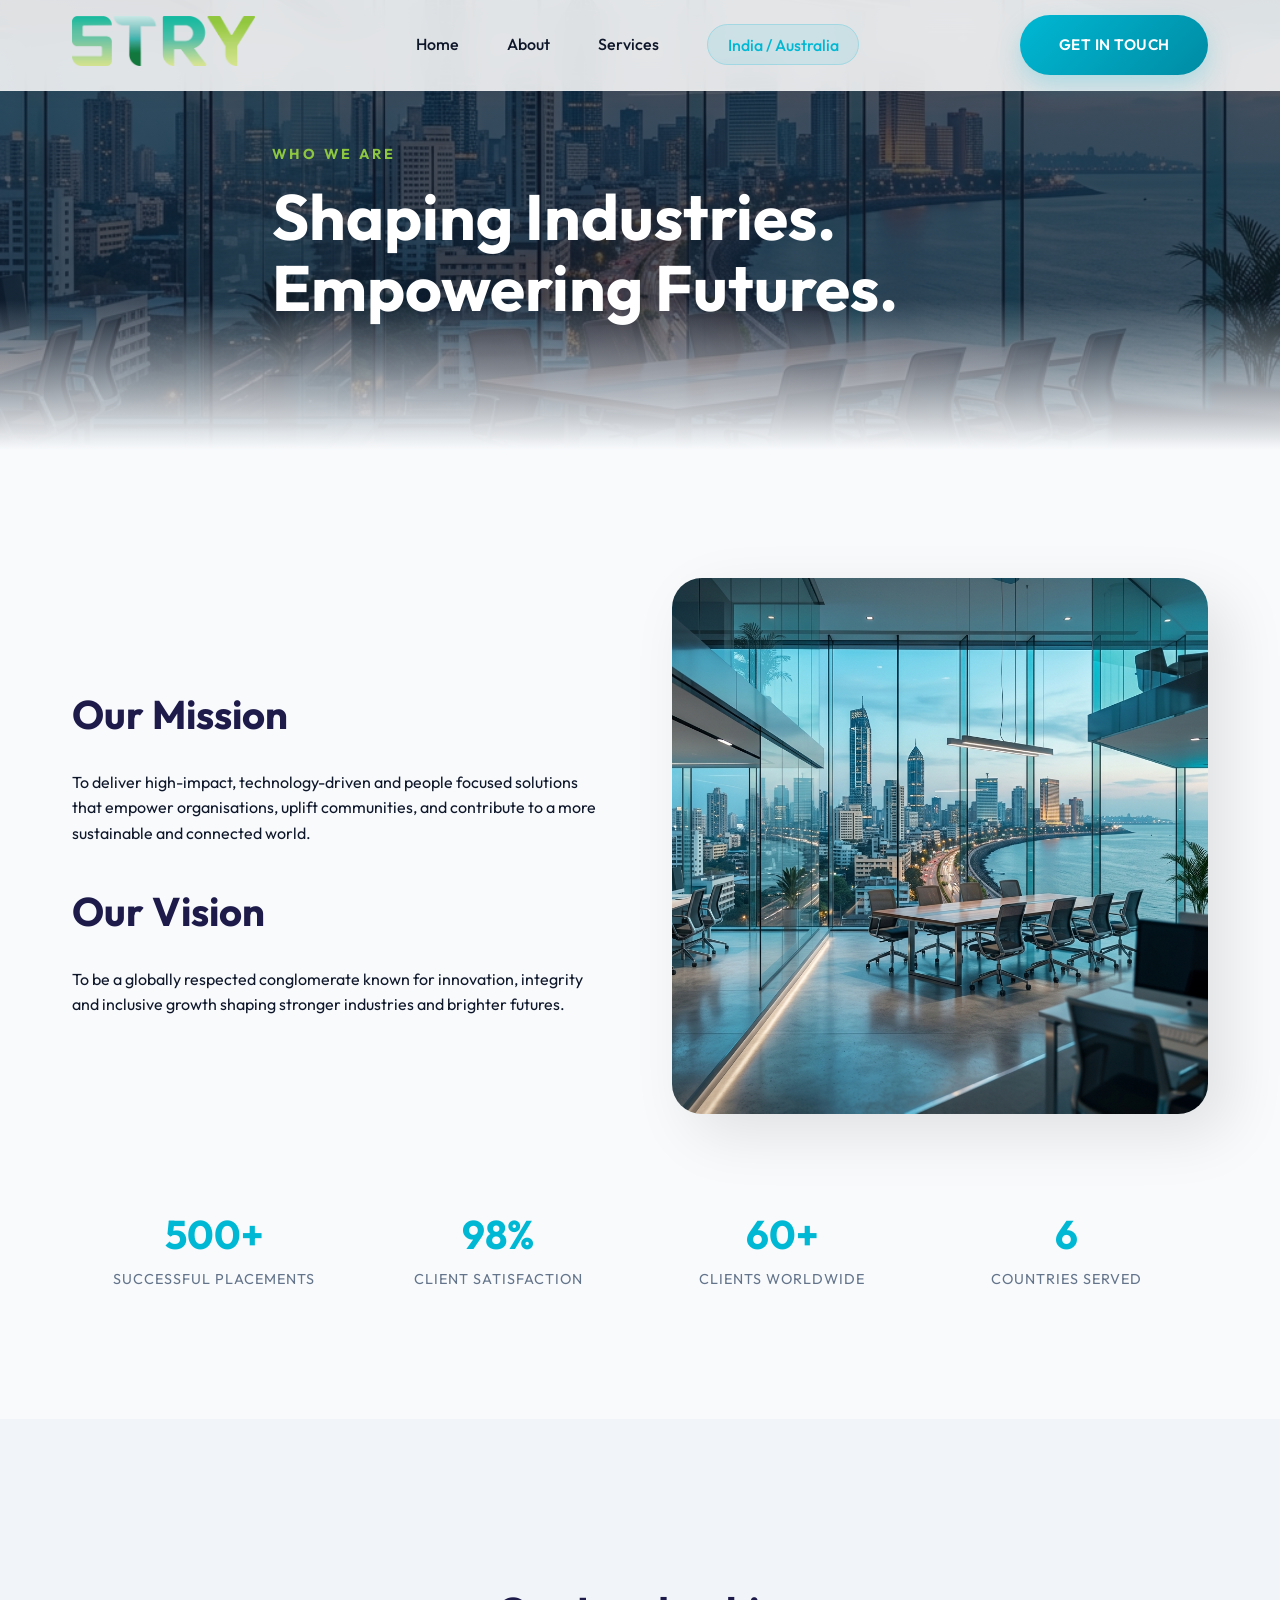
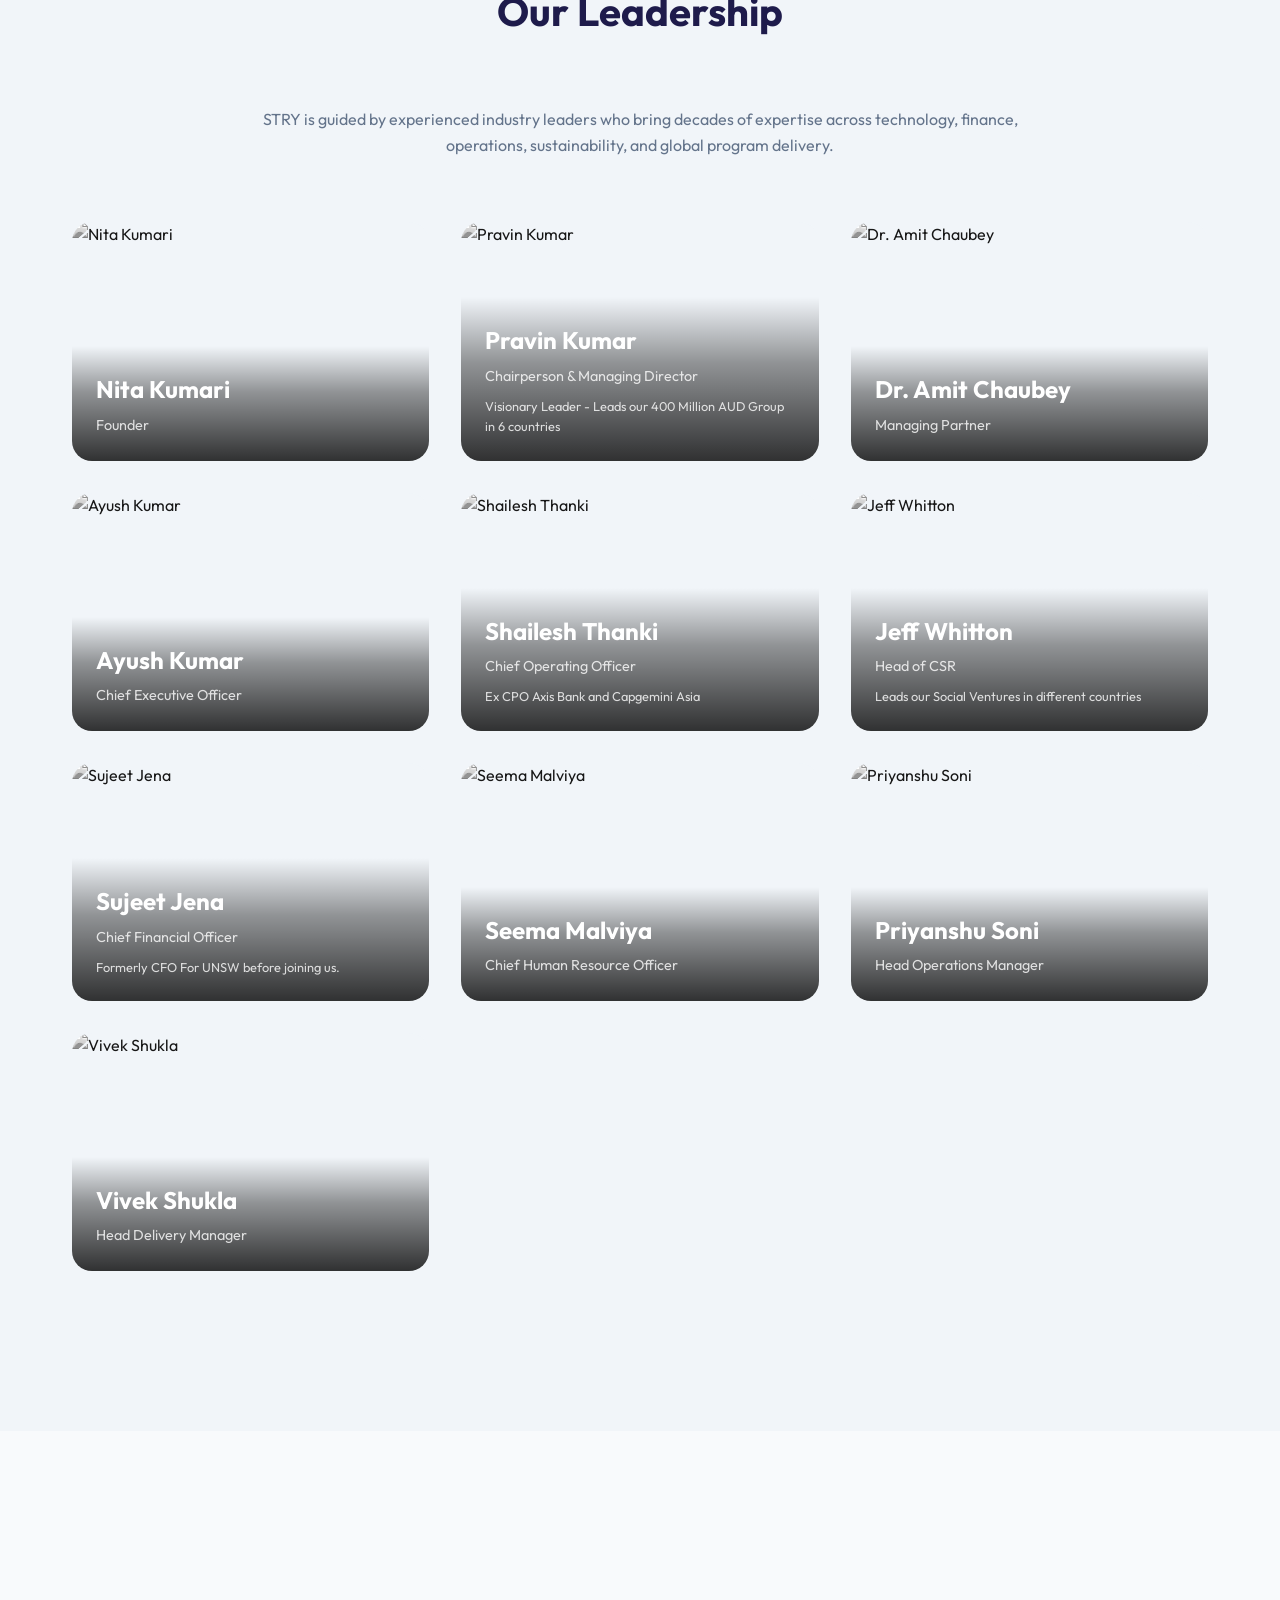
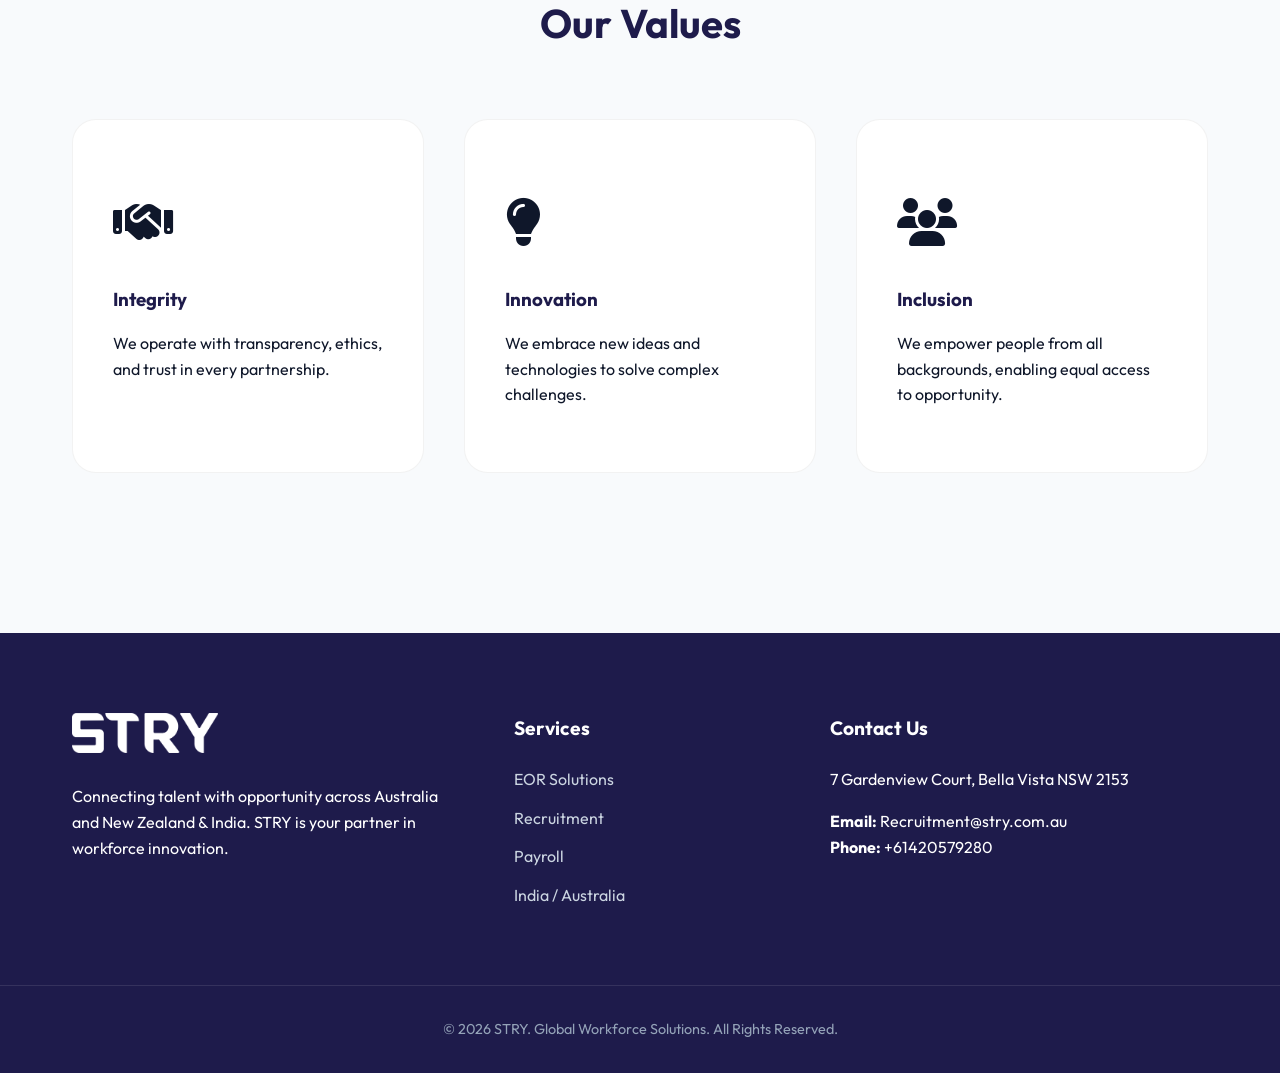
==== commit b676a532: "your changes" ====
--- a/about.html
+++ b/about.html
@@ -173,705 +173,6 @@
             </div>
         </section>
 
-        <section id="client-network-section" class="client-network reveal">
-            <div class="container">
-                <h2 class="section-title centered" style="margin-bottom: 3rem;">Our Client Network</h2>
-
-                <div class="carousel-viewport">
-                    <div class="carousel-track" id="client-track">
-                        <!-- Slide 1 -->
-                        <div class="carousel-slide">
-                            <div class="client-grid">
-                                <div class="client-card">
-                                    <img src="assets/logos/opentext.png" alt="OpenText" class="client-logo"
-                                        onerror="this.style.display='none'; this.nextElementSibling.style.display='block'">
-                                    <span class="logo-text"
-                                        style="display:none; font-weight:700; color:#1e1b4b; font-size:1.2rem;">OpenText</span>
-                                </div>
-                                <div class="client-card">
-                                    <img src="assets/logos/australian-government.png" alt="Australian Government"
-                                        class="client-logo"
-                                        onerror="this.style.display='none'; this.nextElementSibling.style.display='block'">
-                                    <span class="logo-text"
-                                        style="display:none; font-weight:700; color:#1e1b4b; font-size:1rem; text-align:center;">Australian
-                                        Govt</span>
-                                </div>
-                                <div class="client-card">
-                                    <img src="assets/logos/nsw-government.png" alt="NSW Government" class="client-logo"
-                                        onerror="this.style.display='none'; this.nextElementSibling.style.display='block'">
-                                    <span class="logo-text"
-                                        style="display:none; font-weight:700; color:#1e1b4b; font-size:1rem; text-align:center;">NSW
-                                        Govt</span>
-                                </div>
-                                <div class="client-card">
-                                    <img src="assets/logos/hexaware.png" alt="Hexaware" class="client-logo"
-                                        onerror="this.style.display='none'; this.nextElementSibling.style.display='block'">
-                                    <span class="logo-text"
-                                        style="display:none; font-weight:700; color:#1e1b4b; font-size:1.2rem;">Hexaware</span>
-                                </div>
-                                <div class="client-card">
-                                    <img src="assets/logos/university-of-sydney.png" alt="University of Sydney"
-                                        class="client-logo"
-                                        onerror="this.style.display='none'; this.nextElementSibling.style.display='block'">
-                                    <span class="logo-text"
-                                        style="display:none; font-weight:700; color:#1e1b4b; font-size:1rem; text-align:center;">Sydney
-                                        Uni</span>
-                                </div>
-                                <div class="client-card">
-                                    <img src="assets/logos/services-australia.png" alt="Services Australia"
-                                        class="client-logo"
-                                        onerror="this.style.display='none'; this.nextElementSibling.style.display='block'">
-                                    <span class="logo-text"
-                                        style="display:none; font-weight:700; color:#1e1b4b; font-size:1rem; text-align:center;">Services
-                                        Australia</span>
-                                </div>
-                                <div class="client-card">
-                                    <img src="assets/logos/sydney-zoo.png" alt="Sydney Zoo" class="client-logo"
-                                        onerror="this.style.display='none'; this.nextElementSibling.style.display='block'">
-                                    <span class="logo-text"
-                                        style="display:none; font-weight:700; color:#1e1b4b; font-size:1.2rem;">Sydney
-                                        Zoo</span>
-                                </div>
-                                <div class="client-card">
-                                    <img src="assets/logos/comnet.png" alt="COMnet" class="client-logo"
-                                        onerror="this.style.display='none'; this.nextElementSibling.style.display='block'">
-                                    <span class="logo-text"
-                                        style="display:none; font-weight:700; color:#1e1b4b; font-size:1.2rem;">COMnet</span>
-                                </div>
-                                <div class="client-card">
-                                    <img src="assets/logos/dxc-technology.png" alt="DXC Technology" class="client-logo"
-                                        onerror="this.style.display='none'; this.nextElementSibling.style.display='block'">
-                                    <span class="logo-text"
-                                        style="display:none; font-weight:700; color:#1e1b4b; font-size:1.2rem;">DXC</span>
-                                </div>
-                                <div class="client-card">
-                                    <img src="assets/logos/torrens-university.png" alt="Torrens University"
-                                        class="client-logo"
-                                        onerror="this.style.display='none'; this.nextElementSibling.style.display='block'">
-                                    <span class="logo-text"
-                                        style="display:none; font-weight:700; color:#1e1b4b; font-size:1rem; text-align:center;">Torrens
-                                        Uni</span>
-                                </div>
-                                <div class="client-card">
-                                    <img src="assets/logos/tcs.png" alt="TCS" class="client-logo"
-                                        onerror="this.style.display='none'; this.nextElementSibling.style.display='block'">
-                                    <span class="logo-text"
-                                        style="display:none; font-weight:700; color:#1e1b4b; font-size:1.2rem;">TCS</span>
-                                </div>
-                                <div class="client-card">
-                                    <img src="assets/logos/collabera.png" alt="Collabera Digital" class="client-logo"
-                                        onerror="this.style.display='none'; this.nextElementSibling.style.display='block'">
-                                    <span class="logo-text"
-                                        style="display:none; font-weight:700; color:#1e1b4b; font-size:1rem; text-align:center;">Collabera</span>
-                                </div>
-                                <div class="client-card">
-                                    <img src="assets/logos/sydney-trains.png" alt="Sydney Trains" class="client-logo"
-                                        onerror="this.style.display='none'; this.nextElementSibling.style.display='block'">
-                                    <span class="logo-text"
-                                        style="display:none; font-weight:700; color:#1e1b4b; font-size:1rem; text-align:center;">Sydney
-                                        Trains</span>
-                                </div>
-                                <div class="client-card">
-                                    <img src="https://cdn.worldvectorlogo.com/logos/telstra-2.svg" alt="Telstra"
-                                        class="client-logo"
-                                        onerror="this.style.display='none'; this.nextElementSibling.style.display='block'">
-                                    <span class="logo-text"
-                                        style="display:none; font-weight:700; color:#1e1b4b; font-size:1.2rem;">Telstra</span>
-                                </div>
-                                <div class="client-card">
-                                    <img src="assets/logos/capgemini.png" alt="Capgemini" class="client-logo"
-                                        onerror="this.style.display='none'; this.nextElementSibling.style.display='block'">
-                                    <span class="logo-text"
-                                        style="display:none; font-weight:700; color:#1e1b4b; font-size:1.2rem;">Capgemini</span>
-                                </div>
-                                <div class="client-card">
-                                    <img src="https://cdn.worldvectorlogo.com/logos/tata-communications.svg"
-                                        alt="Tata Communications" class="client-logo"
-                                        onerror="this.style.display='none'; this.nextElementSibling.style.display='block'">
-                                    <span class="logo-text"
-                                        style="display:none; font-weight:700; color:#1e1b4b; font-size:1rem; text-align:center;">Tata
-                                        Comms</span>
-                                </div>
-                                <div class="client-card">
-                                    <img src="assets/logos/cable-australia.png" alt="Cable Australia"
-                                        class="client-logo"
-                                        onerror="this.style.display='none'; this.nextElementSibling.style.display='block'">
-                                    <span class="logo-text"
-                                        style="display:none; font-weight:700; color:#1e1b4b; font-size:1rem; text-align:center;">Cable
-                                        Aus</span>
-                                </div>
-                                <div class="client-card">
-                                    <img src="assets/logos/elecsome.png" alt="ELECSOME" class="client-logo"
-                                        onerror="this.style.display='none'; this.nextElementSibling.style.display='block'">
-                                    <span class="logo-text"
-                                        style="display:none; font-weight:700; color:#1e1b4b; font-size:1.2rem;">ELECSOME</span>
-                                </div>
-                                <div class="client-card">
-                                    <img src="assets/logos/indepthit.png" alt="in-depth IT" class="client-logo"
-                                        onerror="this.style.display='none'; this.nextElementSibling.style.display='block'">
-                                    <span class="logo-text"
-                                        style="display:none; font-weight:700; color:#1e1b4b; font-size:1.2rem;">in-depth
-                                        IT</span>
-                                </div>
-                            </div>
-                        </div>
-                        <!-- Additional slides (2-5) should be here as well to maintain carousel logic -->
-                        <div class="carousel-slide">
-                            <div class="client-grid">
-                                <div class="client-card">
-                                    <img src="assets/logos/opentext.png" alt="OpenText" class="client-logo"
-                                        onerror="this.style.display='none'; this.nextElementSibling.style.display='block'">
-                                    <span class="logo-text"
-                                        style="display:none; font-weight:700; color:#1e1b4b; font-size:1.2rem;">OpenText</span>
-                                </div>
-                                <div class="client-card">
-                                    <img src="assets/logos/australian-government.png" alt="Australian Government"
-                                        class="client-logo"
-                                        onerror="this.style.display='none'; this.nextElementSibling.style.display='block'">
-                                    <span class="logo-text"
-                                        style="display:none; font-weight:700; color:#1e1b4b; font-size:1rem; text-align:center;">Australian
-                                        Govt</span>
-                                </div>
-                                <div class="client-card">
-                                    <img src="assets/logos/nsw-government.png" alt="NSW Government" class="client-logo"
-                                        onerror="this.style.display='none'; this.nextElementSibling.style.display='block'">
-                                    <span class="logo-text"
-                                        style="display:none; font-weight:700; color:#1e1b4b; font-size:1rem; text-align:center;">NSW
-                                        Govt</span>
-                                </div>
-                                <div class="client-card">
-                                    <img src="assets/logos/hexaware.png" alt="Hexaware" class="client-logo"
-                                        onerror="this.style.display='none'; this.nextElementSibling.style.display='block'">
-                                    <span class="logo-text"
-                                        style="display:none; font-weight:700; color:#1e1b4b; font-size:1.2rem;">Hexaware</span>
-                                </div>
-                                <div class="client-card">
-                                    <img src="assets/logos/university-of-sydney.png" alt="University of Sydney"
-                                        class="client-logo"
-                                        onerror="this.style.display='none'; this.nextElementSibling.style.display='block'">
-                                    <span class="logo-text"
-                                        style="display:none; font-weight:700; color:#1e1b4b; font-size:1rem; text-align:center;">Sydney
-                                        Uni</span>
-                                </div>
-                                <div class="client-card">
-                                    <img src="assets/logos/services-australia.png" alt="Services Australia"
-                                        class="client-logo"
-                                        onerror="this.style.display='none'; this.nextElementSibling.style.display='block'">
-                                    <span class="logo-text"
-                                        style="display:none; font-weight:700; color:#1e1b4b; font-size:1rem; text-align:center;">Services
-                                        Australia</span>
-                                </div>
-                                <div class="client-card">
-                                    <img src="assets/logos/sydney-zoo.png" alt="Sydney Zoo" class="client-logo"
-                                        onerror="this.style.display='none'; this.nextElementSibling.style.display='block'">
-                                    <span class="logo-text"
-                                        style="display:none; font-weight:700; color:#1e1b4b; font-size:1.2rem;">Sydney
-                                        Zoo</span>
-                                </div>
-                                <div class="client-card">
-                                    <img src="assets/logos/comnet.png" alt="COMnet" class="client-logo"
-                                        onerror="this.style.display='none'; this.nextElementSibling.style.display='block'">
-                                    <span class="logo-text"
-                                        style="display:none; font-weight:700; color:#1e1b4b; font-size:1.2rem;">COMnet</span>
-                                </div>
-                                <div class="client-card">
-                                    <img src="assets/logos/dxc-technology.png" alt="DXC Technology" class="client-logo"
-                                        onerror="this.style.display='none'; this.nextElementSibling.style.display='block'">
-                                    <span class="logo-text"
-                                        style="display:none; font-weight:700; color:#1e1b4b; font-size:1.2rem;">DXC</span>
-                                </div>
-                                <div class="client-card">
-                                    <img src="assets/logos/torrens-university.png" alt="Torrens University"
-                                        class="client-logo"
-                                        onerror="this.style.display='none'; this.nextElementSibling.style.display='block'">
-                                    <span class="logo-text"
-                                        style="display:none; font-weight:700; color:#1e1b4b; font-size:1rem; text-align:center;">Torrens
-                                        Uni</span>
-                                </div>
-                                <div class="client-card">
-                                    <img src="assets/logos/tcs.png" alt="TCS" class="client-logo"
-                                        onerror="this.style.display='none'; this.nextElementSibling.style.display='block'">
-                                    <span class="logo-text"
-                                        style="display:none; font-weight:700; color:#1e1b4b; font-size:1.2rem;">TCS</span>
-                                </div>
-                                <div class="client-card">
-                                    <img src="assets/logos/collabera.png" alt="Collabera Digital" class="client-logo"
-                                        onerror="this.style.display='none'; this.nextElementSibling.style.display='block'">
-                                    <span class="logo-text"
-                                        style="display:none; font-weight:700; color:#1e1b4b; font-size:1rem; text-align:center;">Collabera</span>
-                                </div>
-                                <div class="client-card">
-                                    <img src="assets/logos/sydney-trains.png" alt="Sydney Trains" class="client-logo"
-                                        onerror="this.style.display='none'; this.nextElementSibling.style.display='block'">
-                                    <span class="logo-text"
-                                        style="display:none; font-weight:700; color:#1e1b4b; font-size:1rem; text-align:center;">Sydney
-                                        Trains</span>
-                                </div>
-                                <div class="client-card">
-                                    <img src="https://cdn.worldvectorlogo.com/logos/telstra-2.svg" alt="Telstra"
-                                        class="client-logo"
-                                        onerror="this.style.display='none'; this.nextElementSibling.style.display='block'">
-                                    <span class="logo-text"
-                                        style="display:none; font-weight:700; color:#1e1b4b; font-size:1.2rem;">Telstra</span>
-                                </div>
-                                <div class="client-card">
-                                    <img src="assets/logos/capgemini.png" alt="Capgemini" class="client-logo"
-                                        onerror="this.style.display='none'; this.nextElementSibling.style.display='block'">
-                                    <span class="logo-text"
-                                        style="display:none; font-weight:700; color:#1e1b4b; font-size:1.2rem;">Capgemini</span>
-                                </div>
-                                <div class="client-card">
-                                    <img src="https://cdn.worldvectorlogo.com/logos/tata-communications.svg"
-                                        alt="Tata Communications" class="client-logo"
-                                        onerror="this.style.display='none'; this.nextElementSibling.style.display='block'">
-                                    <span class="logo-text"
-                                        style="display:none; font-weight:700; color:#1e1b4b; font-size:1rem; text-align:center;">Tata
-                                        Comms</span>
-                                </div>
-                                <div class="client-card">
-                                    <img src="assets/logos/cable-australia.png" alt="Cable Australia"
-                                        class="client-logo"
-                                        onerror="this.style.display='none'; this.nextElementSibling.style.display='block'">
-                                    <span class="logo-text"
-                                        style="display:none; font-weight:700; color:#1e1b4b; font-size:1rem; text-align:center;">Cable
-                                        Aus</span>
-                                </div>
-                                <div class="client-card">
-                                    <img src="assets/logos/elecsome.png" alt="ELECSOME" class="client-logo"
-                                        onerror="this.style.display='none'; this.nextElementSibling.style.display='block'">
-                                    <span class="logo-text"
-                                        style="display:none; font-weight:700; color:#1e1b4b; font-size:1.2rem;">ELECSOME</span>
-                                </div>
-                                <div class="client-card">
-                                    <img src="assets/logos/indepthit.png" alt="in-depth IT" class="client-logo"
-                                        onerror="this.style.display='none'; this.nextElementSibling.style.display='block'">
-                                    <span class="logo-text"
-                                        style="display:none; font-weight:700; color:#1e1b4b; font-size:1.2rem;">in-depth
-                                        IT</span>
-                                </div>
-                            </div>
-                        </div>
-                        <!-- Slide 3 -->
-                        <div class="carousel-slide">
-                            <div class="client-grid">
-                                <div class="client-card">
-                                    <img src="assets/logos/opentext.png" alt="OpenText" class="client-logo"
-                                        onerror="this.style.display='none'; this.nextElementSibling.style.display='block'">
-                                    <span class="logo-text"
-                                        style="display:none; font-weight:700; color:#1e1b4b; font-size:1.2rem;">OpenText</span>
-                                </div>
-                                <div class="client-card">
-                                    <img src="assets/logos/australian-government.png" alt="Australian Government"
-                                        class="client-logo"
-                                        onerror="this.style.display='none'; this.nextElementSibling.style.display='block'">
-                                    <span class="logo-text"
-                                        style="display:none; font-weight:700; color:#1e1b4b; font-size:1rem; text-align:center;">Australian
-                                        Govt</span>
-                                </div>
-                                <div class="client-card">
-                                    <img src="assets/logos/nsw-government.png" alt="NSW Government" class="client-logo"
-                                        onerror="this.style.display='none'; this.nextElementSibling.style.display='block'">
-                                    <span class="logo-text"
-                                        style="display:none; font-weight:700; color:#1e1b4b; font-size:1rem; text-align:center;">NSW
-                                        Govt</span>
-                                </div>
-                                <div class="client-card">
-                                    <img src="assets/logos/hexaware.png" alt="Hexaware" class="client-logo"
-                                        onerror="this.style.display='none'; this.nextElementSibling.style.display='block'">
-                                    <span class="logo-text"
-                                        style="display:none; font-weight:700; color:#1e1b4b; font-size:1.2rem;">Hexaware</span>
-                                </div>
-                                <div class="client-card">
-                                    <img src="assets/logos/university-of-sydney.png" alt="University of Sydney"
-                                        class="client-logo"
-                                        onerror="this.style.display='none'; this.nextElementSibling.style.display='block'">
-                                    <span class="logo-text"
-                                        style="display:none; font-weight:700; color:#1e1b4b; font-size:1rem; text-align:center;">Sydney
-                                        Uni</span>
-                                </div>
-                                <div class="client-card">
-                                    <img src="assets/logos/services-australia.png" alt="Services Australia"
-                                        class="client-logo"
-                                        onerror="this.style.display='none'; this.nextElementSibling.style.display='block'">
-                                    <span class="logo-text"
-                                        style="display:none; font-weight:700; color:#1e1b4b; font-size:1rem; text-align:center;">Services
-                                        Australia</span>
-                                </div>
-                                <div class="client-card">
-                                    <img src="assets/logos/sydney-zoo.png" alt="Sydney Zoo" class="client-logo"
-                                        onerror="this.style.display='none'; this.nextElementSibling.style.display='block'">
-                                    <span class="logo-text"
-                                        style="display:none; font-weight:700; color:#1e1b4b; font-size:1.2rem;">Sydney
-                                        Zoo</span>
-                                </div>
-                                <div class="client-card">
-                                    <img src="assets/logos/comnet.png" alt="COMnet" class="client-logo"
-                                        onerror="this.style.display='none'; this.nextElementSibling.style.display='block'">
-                                    <span class="logo-text"
-                                        style="display:none; font-weight:700; color:#1e1b4b; font-size:1.2rem;">COMnet</span>
-                                </div>
-                                <div class="client-card">
-                                    <img src="assets/logos/dxc-technology.png" alt="DXC Technology" class="client-logo"
-                                        onerror="this.style.display='none'; this.nextElementSibling.style.display='block'">
-                                    <span class="logo-text"
-                                        style="display:none; font-weight:700; color:#1e1b4b; font-size:1.2rem;">DXC</span>
-                                </div>
-                                <div class="client-card">
-                                    <img src="assets/logos/torrens-university.png" alt="Torrens University"
-                                        class="client-logo"
-                                        onerror="this.style.display='none'; this.nextElementSibling.style.display='block'">
-                                    <span class="logo-text"
-                                        style="display:none; font-weight:700; color:#1e1b4b; font-size:1rem; text-align:center;">Torrens
-                                        Uni</span>
-                                </div>
-                                <div class="client-card">
-                                    <img src="assets/logos/tcs.png" alt="TCS" class="client-logo"
-                                        onerror="this.style.display='none'; this.nextElementSibling.style.display='block'">
-                                    <span class="logo-text"
-                                        style="display:none; font-weight:700; color:#1e1b4b; font-size:1.2rem;">TCS</span>
-                                </div>
-                                <div class="client-card">
-                                    <img src="assets/logos/collabera.png" alt="Collabera Digital" class="client-logo"
-                                        onerror="this.style.display='none'; this.nextElementSibling.style.display='block'">
-                                    <span class="logo-text"
-                                        style="display:none; font-weight:700; color:#1e1b4b; font-size:1rem; text-align:center;">Collabera</span>
-                                </div>
-                                <div class="client-card">
-                                    <img src="assets/logos/sydney-trains.png" alt="Sydney Trains" class="client-logo"
-                                        onerror="this.style.display='none'; this.nextElementSibling.style.display='block'">
-                                    <span class="logo-text"
-                                        style="display:none; font-weight:700; color:#1e1b4b; font-size:1rem; text-align:center;">Sydney
-                                        Trains</span>
-                                </div>
-                                <div class="client-card">
-                                    <img src="https://cdn.worldvectorlogo.com/logos/telstra-2.svg" alt="Telstra"
-                                        class="client-logo"
-                                        onerror="this.style.display='none'; this.nextElementSibling.style.display='block'">
-                                    <span class="logo-text"
-                                        style="display:none; font-weight:700; color:#1e1b4b; font-size:1.2rem;">Telstra</span>
-                                </div>
-                                <div class="client-card">
-                                    <img src="assets/logos/capgemini.png" alt="Capgemini" class="client-logo"
-                                        onerror="this.style.display='none'; this.nextElementSibling.style.display='block'">
-                                    <span class="logo-text"
-                                        style="display:none; font-weight:700; color:#1e1b4b; font-size:1.2rem;">Capgemini</span>
-                                </div>
-                                <div class="client-card">
-                                    <img src="https://cdn.worldvectorlogo.com/logos/tata-communications.svg"
-                                        alt="Tata Communications" class="client-logo"
-                                        onerror="this.style.display='none'; this.nextElementSibling.style.display='block'">
-                                    <span class="logo-text"
-                                        style="display:none; font-weight:700; color:#1e1b4b; font-size:1rem; text-align:center;">Tata
-                                        Comms</span>
-                                </div>
-                                <div class="client-card">
-                                    <img src="assets/logos/cable-australia.png" alt="Cable Australia"
-                                        class="client-logo"
-                                        onerror="this.style.display='none'; this.nextElementSibling.style.display='block'">
-                                    <span class="logo-text"
-                                        style="display:none; font-weight:700; color:#1e1b4b; font-size:1rem; text-align:center;">Cable
-                                        Aus</span>
-                                </div>
-                                <div class="client-card">
-                                    <img src="assets/logos/elecsome.png" alt="ELECSOME" class="client-logo"
-                                        onerror="this.style.display='none'; this.nextElementSibling.style.display='block'">
-                                    <span class="logo-text"
-                                        style="display:none; font-weight:700; color:#1e1b4b; font-size:1.2rem;">ELECSOME</span>
-                                </div>
-                                <div class="client-card">
-                                    <img src="assets/logos/indepthit.png" alt="in-depth IT" class="client-logo"
-                                        onerror="this.style.display='none'; this.nextElementSibling.style.display='block'">
-                                    <span class="logo-text"
-                                        style="display:none; font-weight:700; color:#1e1b4b; font-size:1.2rem;">in-depth
-                                        IT</span>
-                                </div>
-                            </div>
-                        </div>
-                        <!-- Slide 4 -->
-                        <div class="carousel-slide">
-                            <div class="client-grid">
-                                <div class="client-card">
-                                    <img src="assets/logos/opentext.png" alt="OpenText" class="client-logo"
-                                        onerror="this.style.display='none'; this.nextElementSibling.style.display='block'">
-                                    <span class="logo-text"
-                                        style="display:none; font-weight:700; color:#1e1b4b; font-size:1.2rem;">OpenText</span>
-                                </div>
-                                <div class="client-card">
-                                    <img src="assets/logos/australian-government.png" alt="Australian Government"
-                                        class="client-logo"
-                                        onerror="this.style.display='none'; this.nextElementSibling.style.display='block'">
-                                    <span class="logo-text"
-                                        style="display:none; font-weight:700; color:#1e1b4b; font-size:1rem; text-align:center;">Australian
-                                        Govt</span>
-                                </div>
-                                <div class="client-card">
-                                    <img src="assets/logos/nsw-government.png" alt="NSW Government" class="client-logo"
-                                        onerror="this.style.display='none'; this.nextElementSibling.style.display='block'">
-                                    <span class="logo-text"
-                                        style="display:none; font-weight:700; color:#1e1b4b; font-size:1rem; text-align:center;">NSW
-                                        Govt</span>
-                                </div>
-                                <div class="client-card">
-                                    <img src="assets/logos/hexaware.png" alt="Hexaware" class="client-logo"
-                                        onerror="this.style.display='none'; this.nextElementSibling.style.display='block'">
-                                    <span class="logo-text"
-                                        style="display:none; font-weight:700; color:#1e1b4b; font-size:1.2rem;">Hexaware</span>
-                                </div>
-                                <div class="client-card">
-                                    <img src="assets/logos/university-of-sydney.png" alt="University of Sydney"
-                                        class="client-logo"
-                                        onerror="this.style.display='none'; this.nextElementSibling.style.display='block'">
-                                    <span class="logo-text"
-                                        style="display:none; font-weight:700; color:#1e1b4b; font-size:1rem; text-align:center;">Sydney
-                                        Uni</span>
-                                </div>
-                                <div class="client-card">
-                                    <img src="assets/logos/services-australia.png" alt="Services Australia"
-                                        class="client-logo"
-                                        onerror="this.style.display='none'; this.nextElementSibling.style.display='block'">
-                                    <span class="logo-text"
-                                        style="display:none; font-weight:700; color:#1e1b4b; font-size:1rem; text-align:center;">Services
-                                        Australia</span>
-                                </div>
-                                <div class="client-card">
-                                    <img src="assets/logos/sydney-zoo.png" alt="Sydney Zoo" class="client-logo"
-                                        onerror="this.style.display='none'; this.nextElementSibling.style.display='block'">
-                                    <span class="logo-text"
-                                        style="display:none; font-weight:700; color:#1e1b4b; font-size:1.2rem;">Sydney
-                                        Zoo</span>
-                                </div>
-                                <div class="client-card">
-                                    <img src="assets/logos/comnet.png" alt="COMnet" class="client-logo"
-                                        onerror="this.style.display='none'; this.nextElementSibling.style.display='block'">
-                                    <span class="logo-text"
-                                        style="display:none; font-weight:700; color:#1e1b4b; font-size:1.2rem;">COMnet</span>
-                                </div>
-                                <div class="client-card">
-                                    <img src="assets/logos/dxc-technology.png" alt="DXC Technology" class="client-logo"
-                                        onerror="this.style.display='none'; this.nextElementSibling.style.display='block'">
-                                    <span class="logo-text"
-                                        style="display:none; font-weight:700; color:#1e1b4b; font-size:1.2rem;">DXC</span>
-                                </div>
-                                <div class="client-card">
-                                    <img src="assets/logos/torrens-university.png" alt="Torrens University"
-                                        class="client-logo"
-                                        onerror="this.style.display='none'; this.nextElementSibling.style.display='block'">
-                                    <span class="logo-text"
-                                        style="display:none; font-weight:700; color:#1e1b4b; font-size:1rem; text-align:center;">Torrens
-                                        Uni</span>
-                                </div>
-                                <div class="client-card">
-                                    <img src="assets/logos/tcs.png" alt="TCS" class="client-logo"
-                                        onerror="this.style.display='none'; this.nextElementSibling.style.display='block'">
-                                    <span class="logo-text"
-                                        style="display:none; font-weight:700; color:#1e1b4b; font-size:1.2rem;">TCS</span>
-                                </div>
-                                <div class="client-card">
-                                    <img src="assets/logos/collabera.png" alt="Collabera Digital" class="client-logo"
-                                        onerror="this.style.display='none'; this.nextElementSibling.style.display='block'">
-                                    <span class="logo-text"
-                                        style="display:none; font-weight:700; color:#1e1b4b; font-size:1rem; text-align:center;">Collabera</span>
-                                </div>
-                                <div class="client-card">
-                                    <img src="assets/logos/sydney-trains.png" alt="Sydney Trains" class="client-logo"
-                                        onerror="this.style.display='none'; this.nextElementSibling.style.display='block'">
-                                    <span class="logo-text"
-                                        style="display:none; font-weight:700; color:#1e1b4b; font-size:1rem; text-align:center;">Sydney
-                                        Trains</span>
-                                </div>
-                                <div class="client-card">
-                                    <img src="https://cdn.worldvectorlogo.com/logos/telstra-2.svg" alt="Telstra"
-                                        class="client-logo"
-                                        onerror="this.style.display='none'; this.nextElementSibling.style.display='block'">
-                                    <span class="logo-text"
-                                        style="display:none; font-weight:700; color:#1e1b4b; font-size:1.2rem;">Telstra</span>
-                                </div>
-                                <div class="client-card">
-                                    <img src="assets/logos/capgemini.png" alt="Capgemini" class="client-logo"
-                                        onerror="this.style.display='none'; this.nextElementSibling.style.display='block'">
-                                    <span class="logo-text"
-                                        style="display:none; font-weight:700; color:#1e1b4b; font-size:1.2rem;">Capgemini</span>
-                                </div>
-                                <div class="client-card">
-                                    <img src="https://cdn.worldvectorlogo.com/logos/tata-communications.svg"
-                                        alt="Tata Communications" class="client-logo"
-                                        onerror="this.style.display='none'; this.nextElementSibling.style.display='block'">
-                                    <span class="logo-text"
-                                        style="display:none; font-weight:700; color:#1e1b4b; font-size:1rem; text-align:center;">Tata
-                                        Comms</span>
-                                </div>
-                                <div class="client-card">
-                                    <img src="assets/logos/cable-australia.png" alt="Cable Australia"
-                                        class="client-logo"
-                                        onerror="this.style.display='none'; this.nextElementSibling.style.display='block'">
-                                    <span class="logo-text"
-                                        style="display:none; font-weight:700; color:#1e1b4b; font-size:1rem; text-align:center;">Cable
-                                        Aus</span>
-                                </div>
-                                <div class="client-card">
-                                    <img src="assets/logos/elecsome.png" alt="ELECSOME" class="client-logo"
-                                        onerror="this.style.display='none'; this.nextElementSibling.style.display='block'">
-                                    <span class="logo-text"
-                                        style="display:none; font-weight:700; color:#1e1b4b; font-size:1.2rem;">ELECSOME</span>
-                                </div>
-                                <div class="client-card">
-                                    <img src="assets/logos/indepthit.png" alt="in-depth IT" class="client-logo"
-                                        onerror="this.style.display='none'; this.nextElementSibling.style.display='block'">
-                                    <span class="logo-text"
-                                        style="display:none; font-weight:700; color:#1e1b4b; font-size:1.2rem;">in-depth
-                                        IT</span>
-                                </div>
-                            </div>
-                        </div>
-                        <!-- Slide 5 -->
-                        <div class="carousel-slide">
-                            <div class="client-grid">
-                                <div class="client-card">
-                                    <img src="assets/logos/opentext.png" alt="OpenText" class="client-logo"
-                                        onerror="this.style.display='none'; this.nextElementSibling.style.display='block'">
-                                    <span class="logo-text"
-                                        style="display:none; font-weight:700; color:#1e1b4b; font-size:1.2rem;">OpenText</span>
-                                </div>
-                                <div class="client-card">
-                                    <img src="assets/logos/australian-government.png" alt="Australian Government"
-                                        class="client-logo"
-                                        onerror="this.style.display='none'; this.nextElementSibling.style.display='block'">
-                                    <span class="logo-text"
-                                        style="display:none; font-weight:700; color:#1e1b4b; font-size:1rem; text-align:center;">Australian
-                                        Govt</span>
-                                </div>
-                                <div class="client-card">
-                                    <img src="assets/logos/nsw-government.png" alt="NSW Government" class="client-logo"
-                                        onerror="this.style.display='none'; this.nextElementSibling.style.display='block'">
-                                    <span class="logo-text"
-                                        style="display:none; font-weight:700; color:#1e1b4b; font-size:1rem; text-align:center;">NSW
-                                        Govt</span>
-                                </div>
-                                <div class="client-card">
-                                    <img src="assets/logos/hexaware.png" alt="Hexaware" class="client-logo"
-                                        onerror="this.style.display='none'; this.nextElementSibling.style.display='block'">
-                                    <span class="logo-text"
-                                        style="display:none; font-weight:700; color:#1e1b4b; font-size:1.2rem;">Hexaware</span>
-                                </div>
-                                <div class="client-card">
-                                    <img src="assets/logos/university-of-sydney.png" alt="University of Sydney"
-                                        class="client-logo"
-                                        onerror="this.style.display='none'; this.nextElementSibling.style.display='block'">
-                                    <span class="logo-text"
-                                        style="display:none; font-weight:700; color:#1e1b4b; font-size:1rem; text-align:center;">Sydney
-                                        Uni</span>
-                                </div>
-                                <div class="client-card">
-                                    <img src="assets/logos/services-australia.png" alt="Services Australia"
-                                        class="client-logo"
-                                        onerror="this.style.display='none'; this.nextElementSibling.style.display='block'">
-                                    <span class="logo-text"
-                                        style="display:none; font-weight:700; color:#1e1b4b; font-size:1rem; text-align:center;">Services
-                                        Australia</span>
-                                </div>
-                                <div class="client-card">
-                                    <img src="assets/logos/sydney-zoo.png" alt="Sydney Zoo" class="client-logo"
-                                        onerror="this.style.display='none'; this.nextElementSibling.style.display='block'">
-                                    <span class="logo-text"
-                                        style="display:none; font-weight:700; color:#1e1b4b; font-size:1.2rem;">Sydney
-                                        Zoo</span>
-                                </div>
-                                <div class="client-card">
-                                    <img src="assets/logos/comnet.png" alt="COMnet" class="client-logo"
-                                        onerror="this.style.display='none'; this.nextElementSibling.style.display='block'">
-                                    <span class="logo-text"
-                                        style="display:none; font-weight:700; color:#1e1b4b; font-size:1.2rem;">COMnet</span>
-                                </div>
-                                <div class="client-card">
-                                    <img src="assets/logos/dxc-technology.png" alt="DXC Technology" class="client-logo"
-                                        onerror="this.style.display='none'; this.nextElementSibling.style.display='block'">
-                                    <span class="logo-text"
-                                        style="display:none; font-weight:700; color:#1e1b4b; font-size:1.2rem;">DXC</span>
-                                </div>
-                                <div class="client-card">
-                                    <img src="assets/logos/torrens-university.png" alt="Torrens University"
-                                        class="client-logo"
-                                        onerror="this.style.display='none'; this.nextElementSibling.style.display='block'">
-                                    <span class="logo-text"
-                                        style="display:none; font-weight:700; color:#1e1b4b; font-size:1rem; text-align:center;">Torrens
-                                        Uni</span>
-                                </div>
-                                <div class="client-card">
-                                    <img src="assets/logos/tcs.png" alt="TCS" class="client-logo"
-                                        onerror="this.style.display='none'; this.nextElementSibling.style.display='block'">
-                                    <span class="logo-text"
-                                        style="display:none; font-weight:700; color:#1e1b4b; font-size:1.2rem;">TCS</span>
-                                </div>
-                                <div class="client-card">
-                                    <img src="assets/logos/collabera.png" alt="Collabera Digital" class="client-logo"
-                                        onerror="this.style.display='none'; this.nextElementSibling.style.display='block'">
-                                    <span class="logo-text"
-                                        style="display:none; font-weight:700; color:#1e1b4b; font-size:1rem; text-align:center;">Collabera</span>
-                                </div>
-                                <div class="client-card">
-                                    <img src="assets/logos/sydney-trains.png" alt="Sydney Trains" class="client-logo"
-                                        onerror="this.style.display='none'; this.nextElementSibling.style.display='block'">
-                                    <span class="logo-text"
-                                        style="display:none; font-weight:700; color:#1e1b4b; font-size:1rem; text-align:center;">Sydney
-                                        Trains</span>
-                                </div>
-                                <div class="client-card">
-                                    <img src="https://cdn.worldvectorlogo.com/logos/telstra-2.svg" alt="Telstra"
-                                        class="client-logo"
-                                        onerror="this.style.display='none'; this.nextElementSibling.style.display='block'">
-                                    <span class="logo-text"
-                                        style="display:none; font-weight:700; color:#1e1b4b; font-size:1.2rem;">Telstra</span>
-                                </div>
-                                <div class="client-card">
-                                    <img src="assets/logos/capgemini.png" alt="Capgemini" class="client-logo"
-                                        onerror="this.style.display='none'; this.nextElementSibling.style.display='block'">
-                                    <span class="logo-text"
-                                        style="display:none; font-weight:700; color:#1e1b4b; font-size:1.2rem;">Capgemini</span>
-                                </div>
-                                <div class="client-card">
-                                    <img src="https://cdn.worldvectorlogo.com/logos/tata-communications.svg"
-                                        alt="Tata Communications" class="client-logo"
-                                        onerror="this.style.display='none'; this.nextElementSibling.style.display='block'">
-                                    <span class="logo-text"
-                                        style="display:none; font-weight:700; color:#1e1b4b; font-size:1rem; text-align:center;">Tata
-                                        Comms</span>
-                                </div>
-                                <div class="client-card">
-                                    <img src="assets/logos/cable-australia.png" alt="Cable Australia"
-                                        class="client-logo"
-                                        onerror="this.style.display='none'; this.nextElementSibling.style.display='block'">
-                                    <span class="logo-text"
-                                        style="display:none; font-weight:700; color:#1e1b4b; font-size:1rem; text-align:center;">Cable
-                                        Aus</span>
-                                </div>
-                                <div class="client-card">
-                                    <img src="assets/logos/elecsome.png" alt="ELECSOME" class="client-logo"
-                                        onerror="this.style.display='none'; this.nextElementSibling.style.display='block'">
-                                    <span class="logo-text"
-                                        style="display:none; font-weight:700; color:#1e1b4b; font-size:1.2rem;">ELECSOME</span>
-                                </div>
-                                <div class="client-card">
-                                    <img src="assets/logos/indepthit.png" alt="in-depth IT" class="client-logo"
-                                        onerror="this.style.display='none'; this.nextElementSibling.style.display='block'">
-                                    <span class="logo-text"
-                                        style="display:none; font-weight:700; color:#1e1b4b; font-size:1.2rem;">in-depth
-                                        IT</span>
-                                </div>
-                            </div>
-                        </div>
-                    </div>
-                </div>
-
-                <div class="carousel-dots" id="carousel-dots">
-                    <span class="dot active" data-index="0"></span>
-                    <span class="dot" data-index="1"></span>
-                    <span class="dot" data-index="2"></span>
-                    <span class="dot" data-index="3"></span>
-                    <span class="dot" data-index="4"></span>
-                </div>
-            </div>
-        </section>
-
         <section id="values" class="services-section reveal" style="background: var(--bg-light);">
             <div class="container">
                 <h2 class="section-title centered">Our Values</h2>
@@ -900,7 +201,7 @@
         <div class="container footer-grid">
             <div class="footer-info">
                 <img src="assets/logo.png" alt="STRY Logo" class="footer-logo">
-                <p>Connecting talent with opportunity across the globe. STRY is your partner in workforce innovation.
+                <p>Connecting talent with opportunity across Australia and New Zealand & India. STRY is your partner in workforce innovation.
                 </p>
             </div>
             <div class="footer-links">
@@ -913,19 +214,21 @@
                 </ul>
             </div>
             <div class="footer-contact">
-                <h4>Stay Connected</h4>
-                <p>Subscribe to our newsletter for global market insights.</p>
-                <form class="newsletter-form">
-                    <input type="email" placeholder="Your Email Address">
-                    <button type="submit" class="btn btn-primary">Join</button>
-                </form>
+                <h4>Contact Us</h4>
+                <p>7 Gardenview Court, Bella Vista NSW 2153</p>
+                <p style="margin-top: 1rem;"><strong>Email:</strong> Recruitment@stry.com.au</p>
+                <p><strong>Phone:</strong> +61420579280</p>
             </div>
         </div>
         <div class="footer-bottom">
-            <p>&copy; 2024 STRY. Global Workforce Solutions. All Rights Reserved.</p>
+            <p>&copy; 2026 STRY. Global Workforce Solutions. All Rights Reserved.</p>
         </div>
     </footer>
 
+    <a href="#" class="back-to-top" id="back-to-top">
+        <i class="fas fa-arrow-up"></i>
+    </a>
+
     <script src="script.js"></script>
 </body>
 
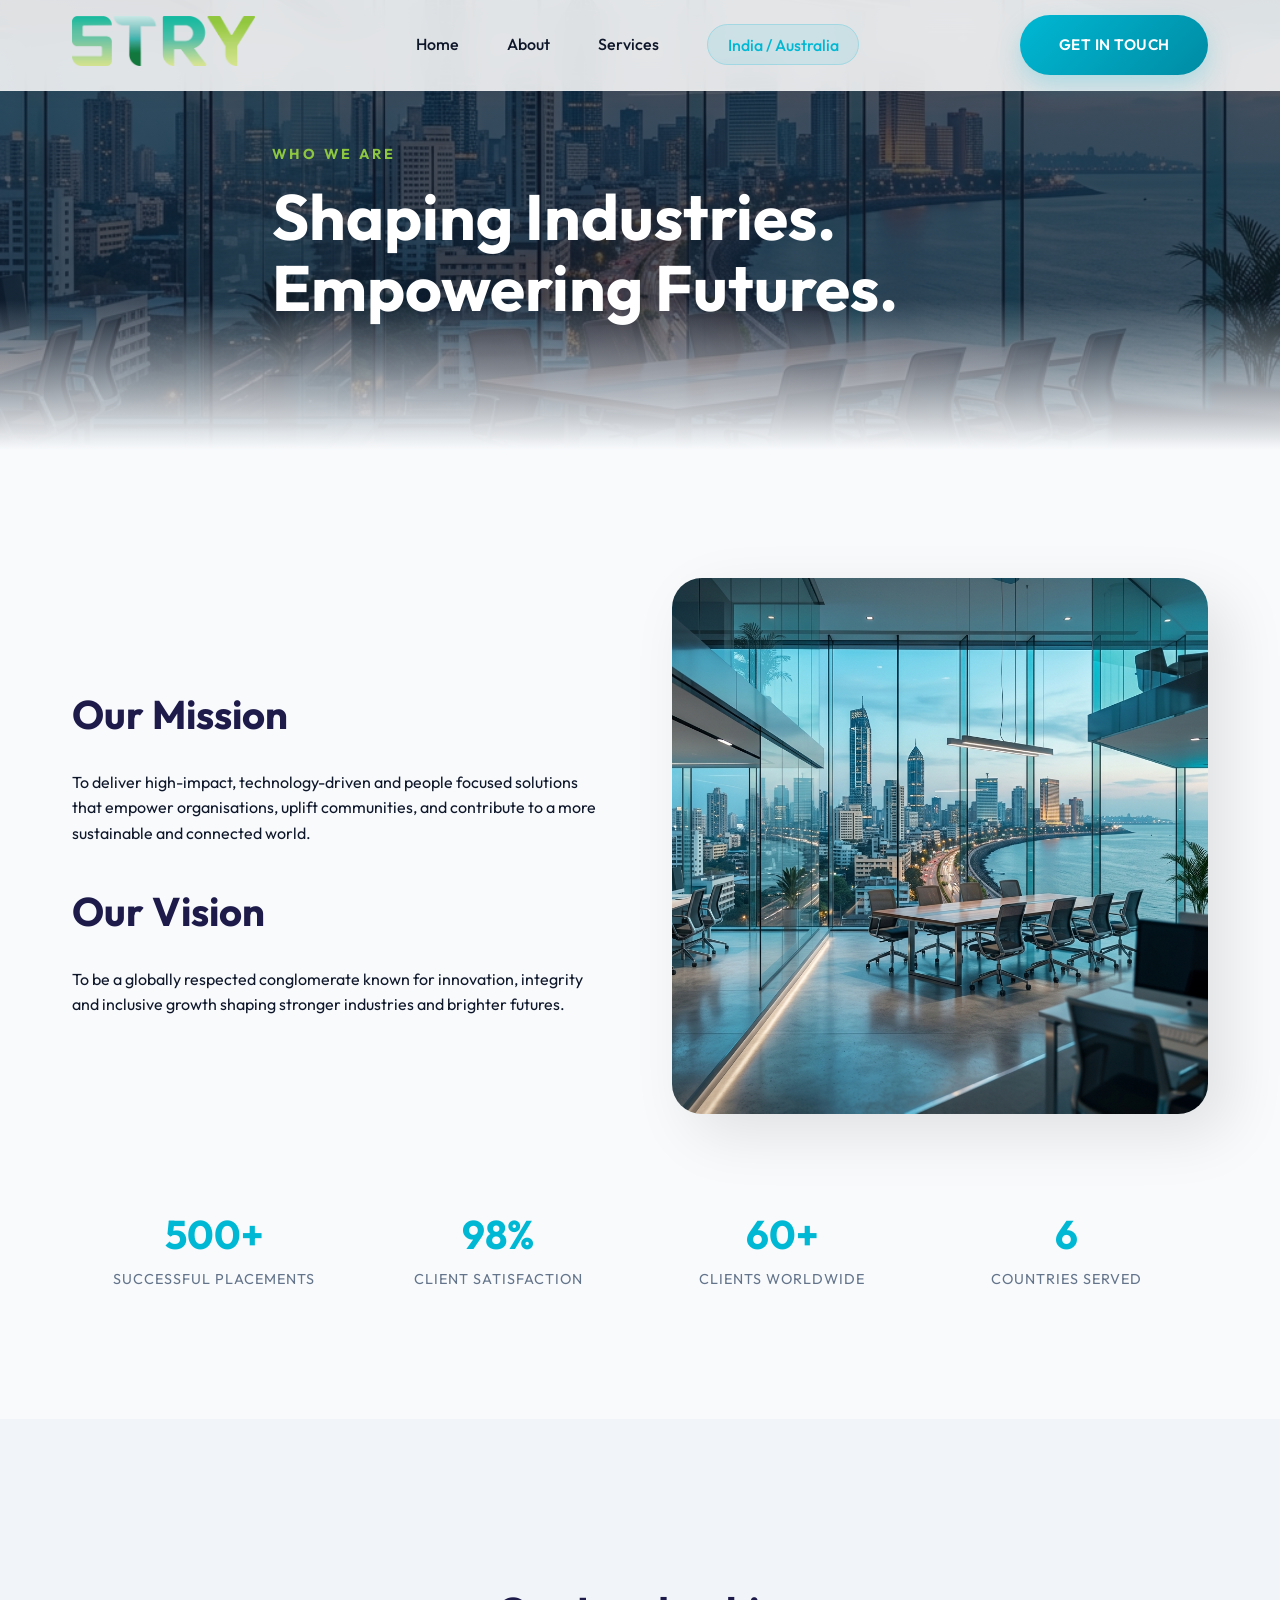
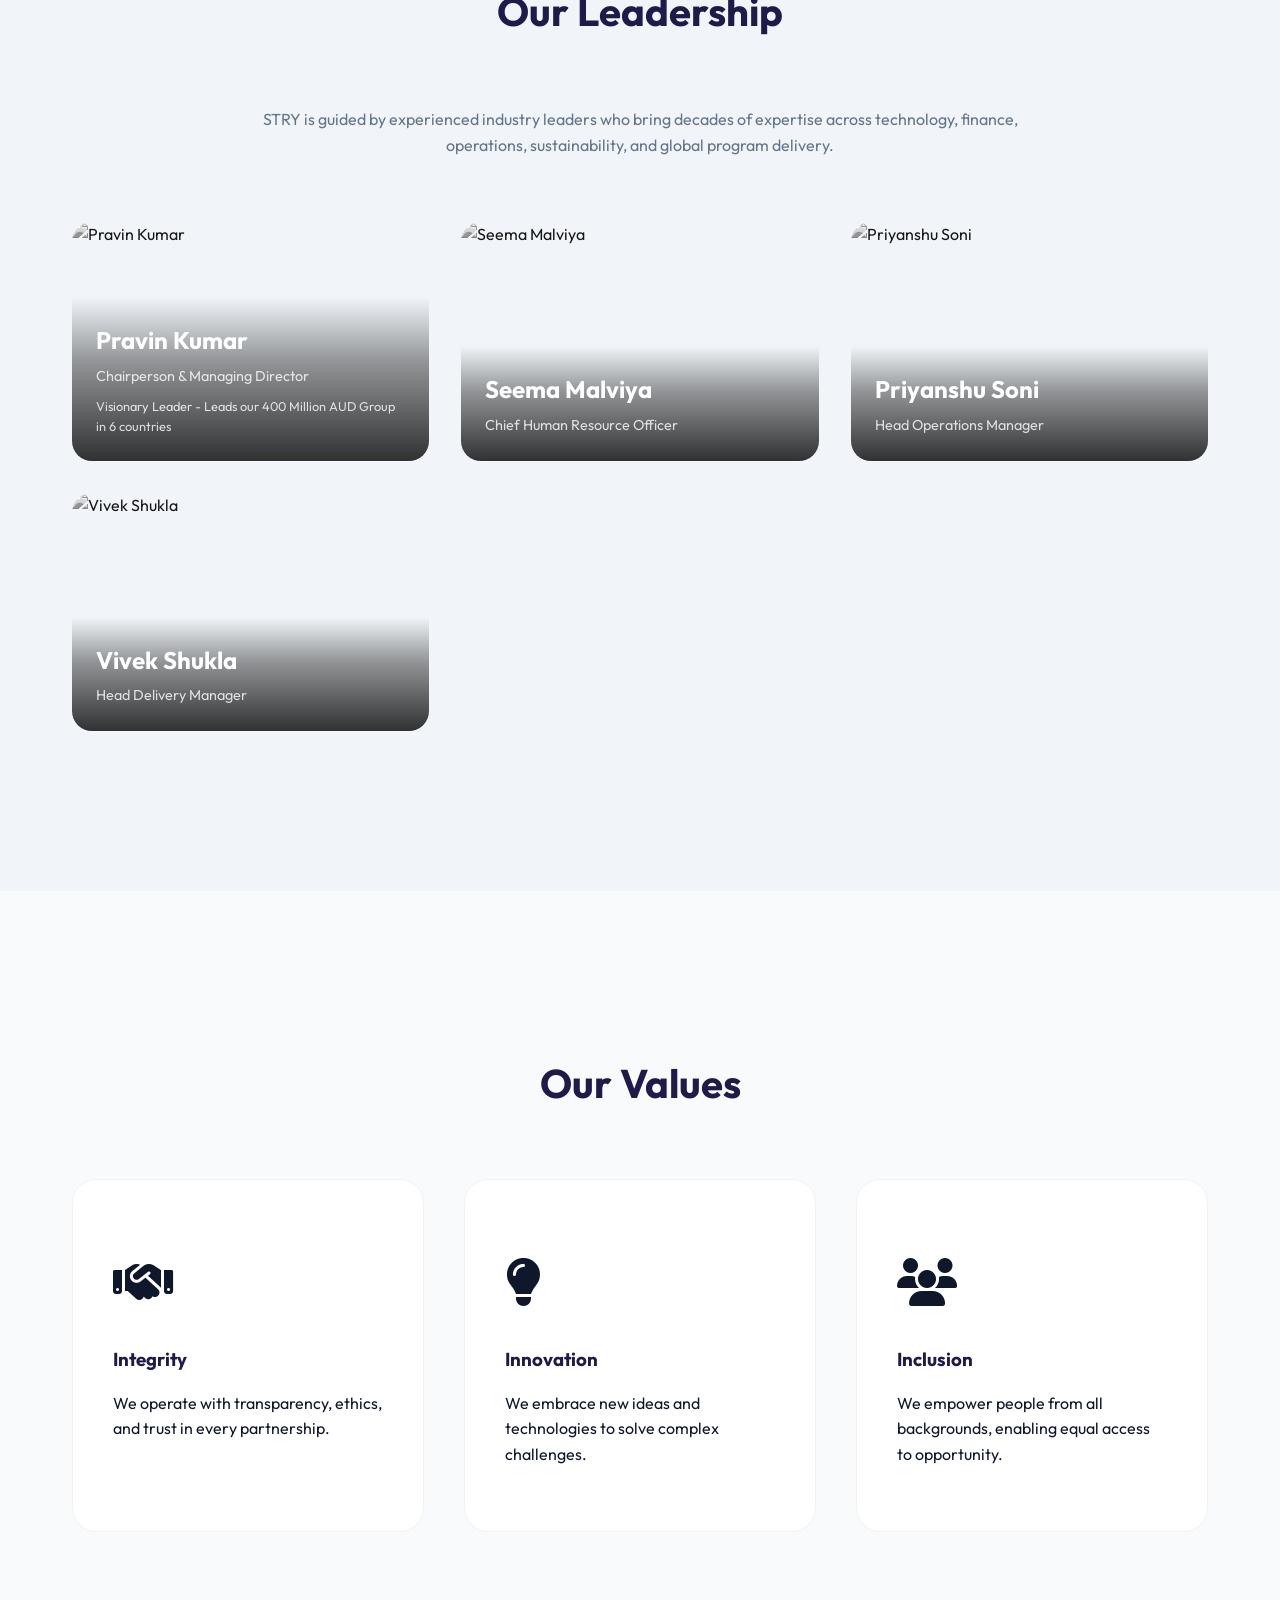
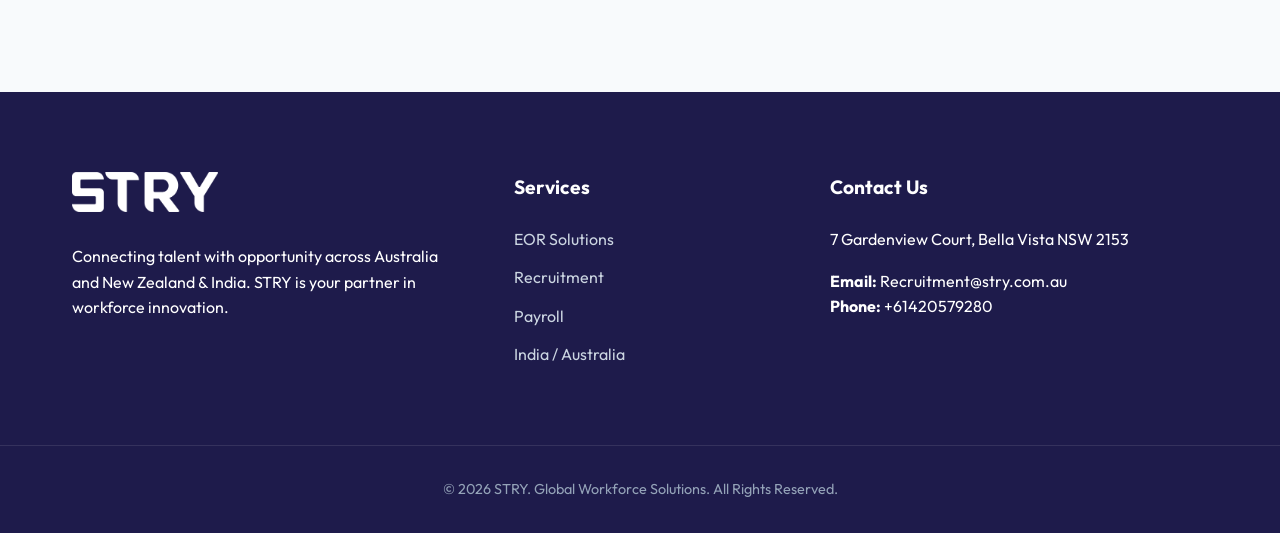
==== commit 6f03c4d7: "updated code" ====
--- a/about.html
+++ b/about.html
@@ -92,13 +92,6 @@
 
                 <div class="leadership-grid">
                     <div class="leader-card reveal delay-1">
-                        <img src="https://niadgroup.com/wp-content/uploads/2025/12/nita-kumari.jpg" alt="Nita Kumari">
-                        <div class="leader-info">
-                            <h4>Nita Kumari</h4>
-                            <p>Founder</p>
-                        </div>
-                    </div>
-                    <div class="leader-card reveal delay-2">
                         <img src="https://niadgroup.com/wp-content/uploads/2025/11/pravin-n.png" alt="Pravin Kumar">
                         <div class="leader-info">
                             <h4>Pravin Kumar</h4>
@@ -107,62 +100,21 @@
                                 AUD Group in 6 countries</p>
                         </div>
                     </div>
-                    <div class="leader-card reveal delay-3">
-                        <img src="https://niadgroup.com/wp-content/uploads/2025/12/amit.jpg" alt="Dr. Amit Chaubey">
-                        <div class="leader-info">
-                            <h4>Dr. Amit Chaubey</h4>
-                            <p>Managing Partner</p>
-                        </div>
-                    </div>
-                    <div class="leader-card reveal delay-4">
-                        <img src="https://niadgroup.com/wp-content/uploads/2025/11/Ayush-k.png" alt="Ayush Kumar">
-                        <div class="leader-info">
-                            <h4>Ayush Kumar</h4>
-                            <p>Chief Executive Officer</p>
-                        </div>
-                    </div>
-                    <div class="leader-card reveal delay-5">
-                        <img src="https://niadgroup.com/wp-content/uploads/2025/11/Layer-519-1.png"
-                            alt="Shailesh Thanki">
-                        <div class="leader-info">
-                            <h4>Shailesh Thanki</h4>
-                            <p>Chief Operating Officer</p>
-                            <p style="font-size: 0.8rem; margin-top: 0.5rem;">Ex CPO Axis Bank and Capgemini Asia</p>
-                        </div>
-                    </div>
-                    <div class="leader-card reveal delay-1">
-                        <img src="https://niadgroup.com/wp-content/uploads/2025/11/Layer-521.png" alt="Jeff Whitton">
-                        <div class="leader-info">
-                            <h4>Jeff Whitton</h4>
-                            <p>Head of CSR</p>
-                            <p style="font-size: 0.8rem; margin-top: 0.5rem;">Leads our Social Ventures in different
-                                countries</p>
-                        </div>
-                    </div>
                     <div class="leader-card reveal delay-2">
-                        <img src="https://niadgroup.com/wp-content/uploads/2025/11/Layer-521-2.png" alt="Sujeet Jena">
-                        <div class="leader-info">
-                            <h4>Sujeet Jena</h4>
-                            <p>Chief Financial Officer</p>
-                            <p style="font-size: 0.8rem; margin-top: 0.5rem;">Formerly CFO For UNSW before joining us.
-                            </p>
-                        </div>
-                    </div>
-                    <div class="leader-card reveal delay-3">
                         <img src="https://niadgroup.com/wp-content/uploads/2025/12/seema.jpg" alt="Seema Malviya">
                         <div class="leader-info">
                             <h4>Seema Malviya</h4>
                             <p>Chief Human Resource Officer</p>
                         </div>
                     </div>
-                    <div class="leader-card reveal delay-4">
+                    <div class="leader-card reveal delay-3">
                         <img src="https://niadgroup.com/wp-content/uploads/2025/12/priyanshu.jpg" alt="Priyanshu Soni">
                         <div class="leader-info">
                             <h4>Priyanshu Soni</h4>
                             <p>Head Operations Manager</p>
                         </div>
                     </div>
-                    <div class="leader-card reveal delay-5">
+                    <div class="leader-card reveal delay-4">
                         <img src="https://niadgroup.com/wp-content/uploads/2025/12/vivek.jpg" alt="Vivek Shukla">
                         <div class="leader-info">
                             <h4>Vivek Shukla</h4>
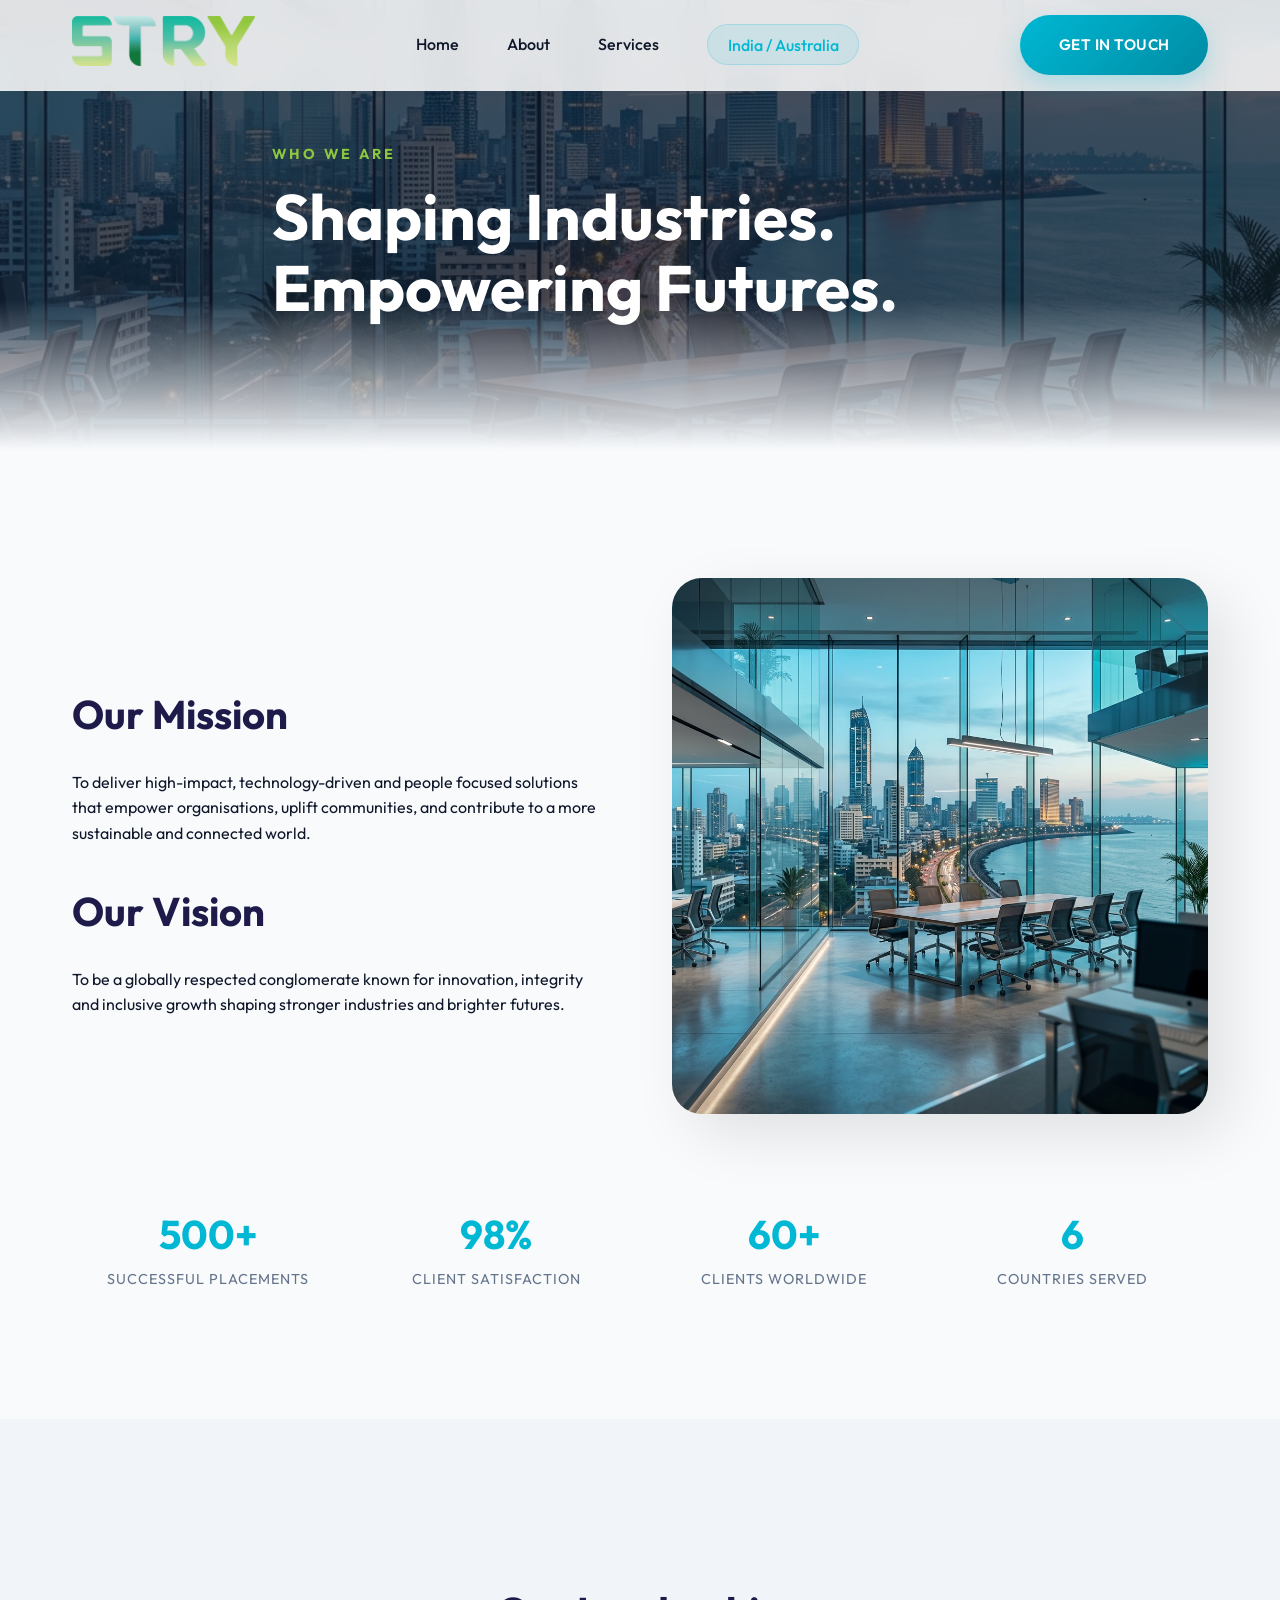
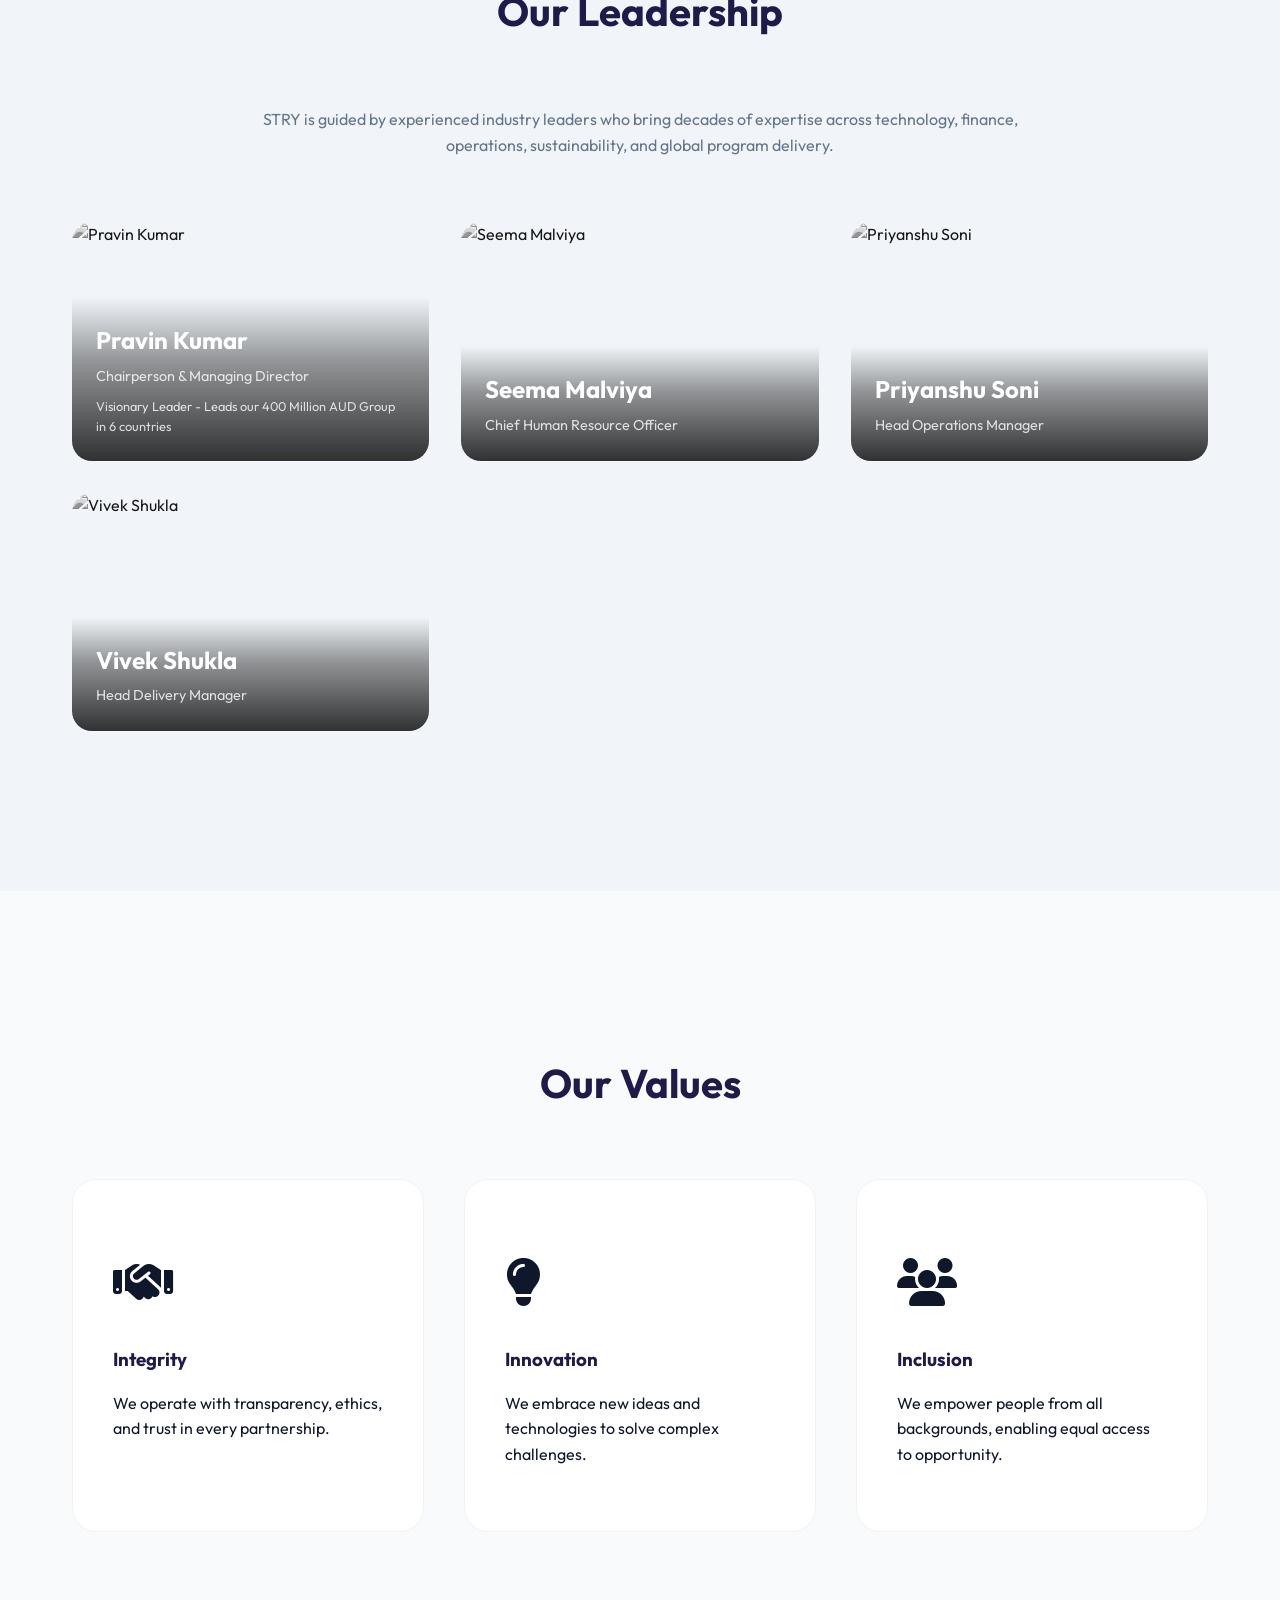
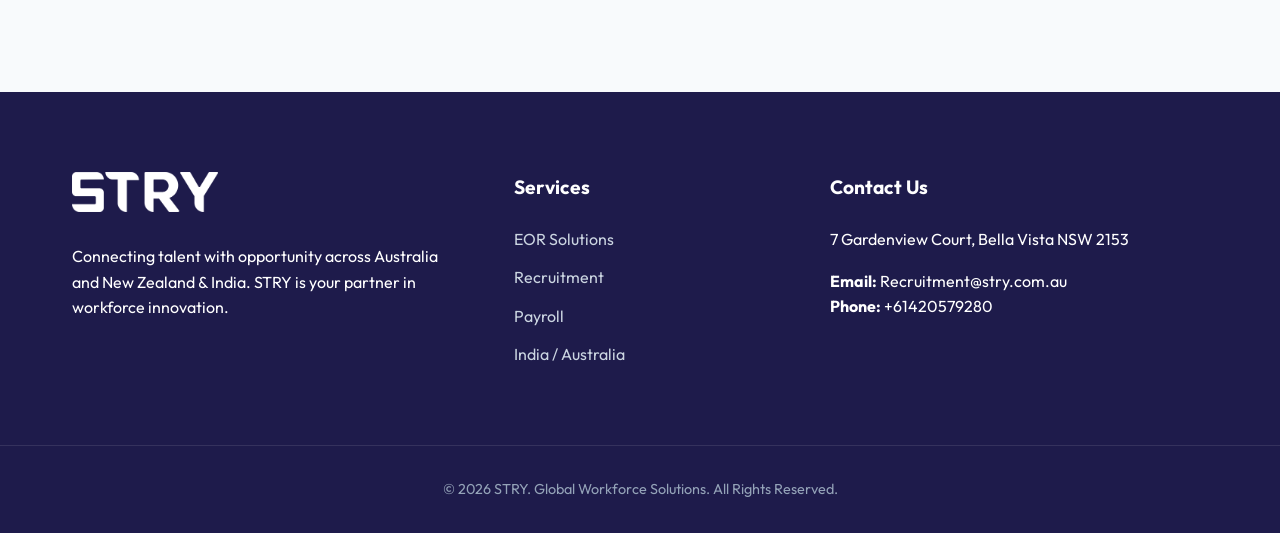
==== commit fdf5d7ab: "Updated website files" ====
--- a/about.html
+++ b/about.html
@@ -61,7 +61,7 @@
                     </div>
                 </div>
 
-                <div class="stats-grid reveal delay-4" style="margin-top: 5rem; text-align: center;">
+                <div class="stats-grid reveal delay-4" style="margin-top: 5rem;">
                     <div class="stat-item">
                         <span class="number">500+</span>
                         <span class="label">Successful Placements</span>
--- a/style.css
+++ b/style.css
@@ -203,6 +203,7 @@
     display: grid;
     grid-template-columns: repeat(4, 1fr);
     text-align: center;
+    gap: 1rem;
 }
 
 .stat-item .number {
@@ -320,6 +321,36 @@
     color: var(--dark-navy);
 }
 
+.process-grid {
+    display: grid;
+    grid-template-columns: repeat(4, 1fr);
+    gap: 2rem;
+}
+
+.process-card {
+    text-align: center;
+    padding: 2.5rem !important;
+}
+
+.process-card .number {
+    font-size: 3rem;
+    color: var(--primary);
+    font-weight: 700;
+    margin-bottom: 1rem;
+}
+
+@media (max-width: 992px) {
+    .process-grid {
+        grid-template-columns: 1fr 1fr;
+    }
+}
+
+@media (max-width: 576px) {
+    .process-grid {
+        grid-template-columns: 1fr;
+    }
+}
+
 /* Footer */
 footer {
     background: var(--dark-navy);
@@ -374,6 +405,57 @@
     border-radius: 50px;
     border: none;
     flex: 1;
+}
+
+/* Contact Form */
+.contact-container {
+    max-width: 800px;
+    margin: 3rem auto 0;
+}
+
+.contact-form {
+    text-align: left;
+    background: var(--white);
+    padding: 3rem;
+    border-radius: 24px;
+    box-shadow: var(--shadow);
+}
+
+.contact-form-grid {
+    display: grid;
+    grid-template-columns: 1fr 1fr;
+    gap: 2rem;
+    margin-bottom: 2rem;
+}
+
+.contact-form label {
+    display: block;
+    margin-bottom: 0.5rem;
+    font-weight: 600;
+}
+
+.contact-form input, .contact-form textarea {
+    width: 100%;
+    padding: 0.8rem;
+    border: 1px solid #e2e8f0;
+    border-radius: 10px;
+    font-family: inherit;
+}
+
+.contact-form textarea {
+    height: 120px;
+    resize: vertical;
+}
+
+@media (max-width: 576px) {
+    .contact-form {
+        padding: 2rem 1.5rem;
+    }
+    
+    .contact-form-grid {
+        grid-template-columns: 1fr;
+        gap: 1rem;
+    }
 }
 
 .footer-bottom {
@@ -412,8 +494,17 @@
         padding-top: 4rem;
         transition: var(--transition);
         z-index: 999;
+        box-shadow: 0 10px 30px rgba(0,0,0,0.1);
     }
     
+    .nav-links li {
+        margin: 1.5rem 0;
+    }
+
+    .nav-links a {
+        font-size: 1.2rem;
+    }
+
     .nav-links.active {
         left: 0;
     }
@@ -440,6 +531,77 @@
     
     .stats-grid {
         grid-template-columns: 1fr 1fr;
+        gap: 2rem;
+    }
+
+    .leadership-grid {
+        grid-template-columns: repeat(2, 1fr);
+    }
+}
+
+@media (max-width: 768px) {
+    .container {
+        padding: 0 1.5rem;
+    }
+
+    .hero h1 {
+        font-size: 2.5rem;
+    }
+
+    .hero p {
+        font-size: 1.1rem;
+    }
+
+    .hero-btns {
+        flex-direction: column;
+        gap: 1rem;
+    }
+
+    .btn {
+        width: 100%;
+        text-align: center;
+    }
+
+    .section-title {
+        font-size: 2rem;
+    }
+
+    .client-grid {
+        grid-template-columns: repeat(2, 1fr);
+    }
+
+    .footer-grid {
+        gap: 2.5rem;
+    }
+}
+
+@media (max-width: 576px) {
+    .hero h1 {
+        font-size: 2.2rem;
+    }
+
+    .services-grid, .leadership-grid, .stats-grid {
+        grid-template-columns: 1fr;
+    }
+
+    .stats-section {
+        width: 95%;
+        padding: 3rem 1rem;
+    }
+
+    .service-card {
+        padding: 3rem 2rem;
+    }
+
+    .leader-card {
+        aspect-ratio: 1/1;
+    }
+
+    .newsletter-form {
+        flex-direction: column;
+    }
+
+    .nav-links {
         gap: 2rem;
     }
 }
